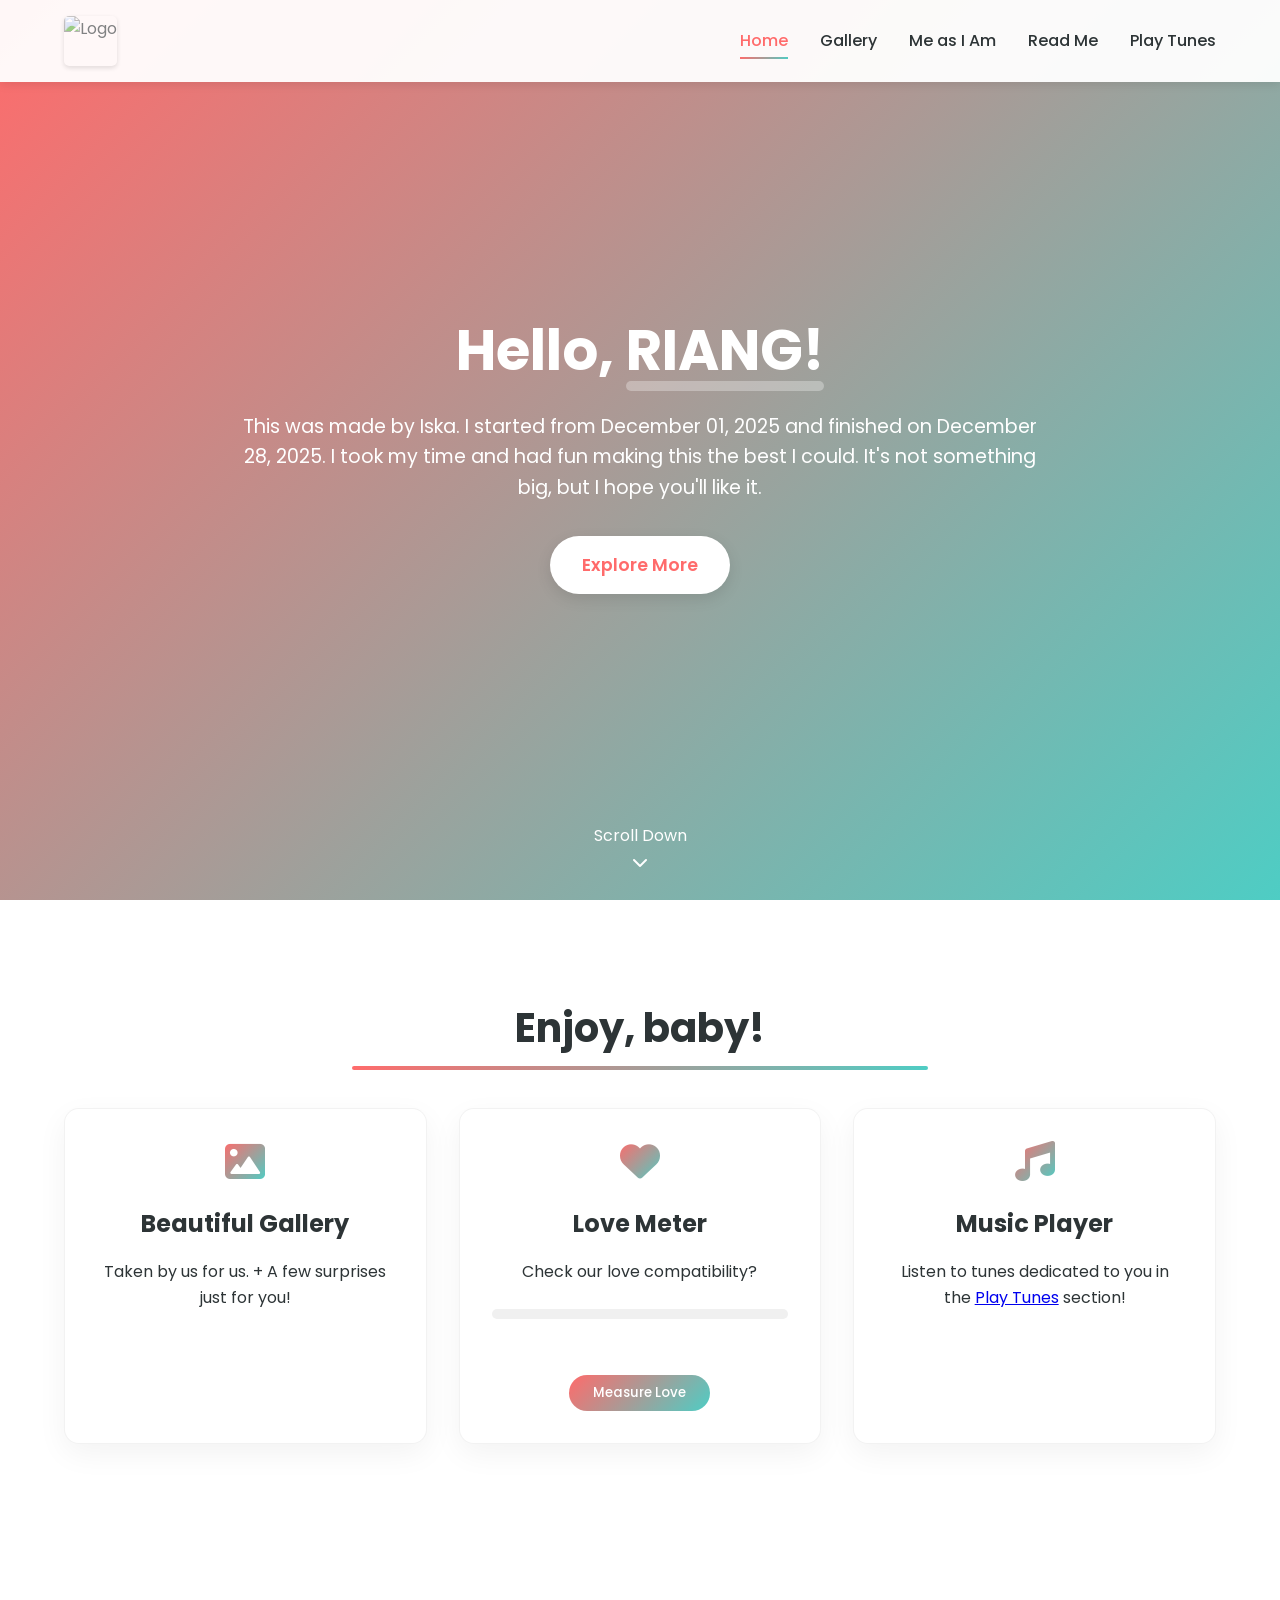
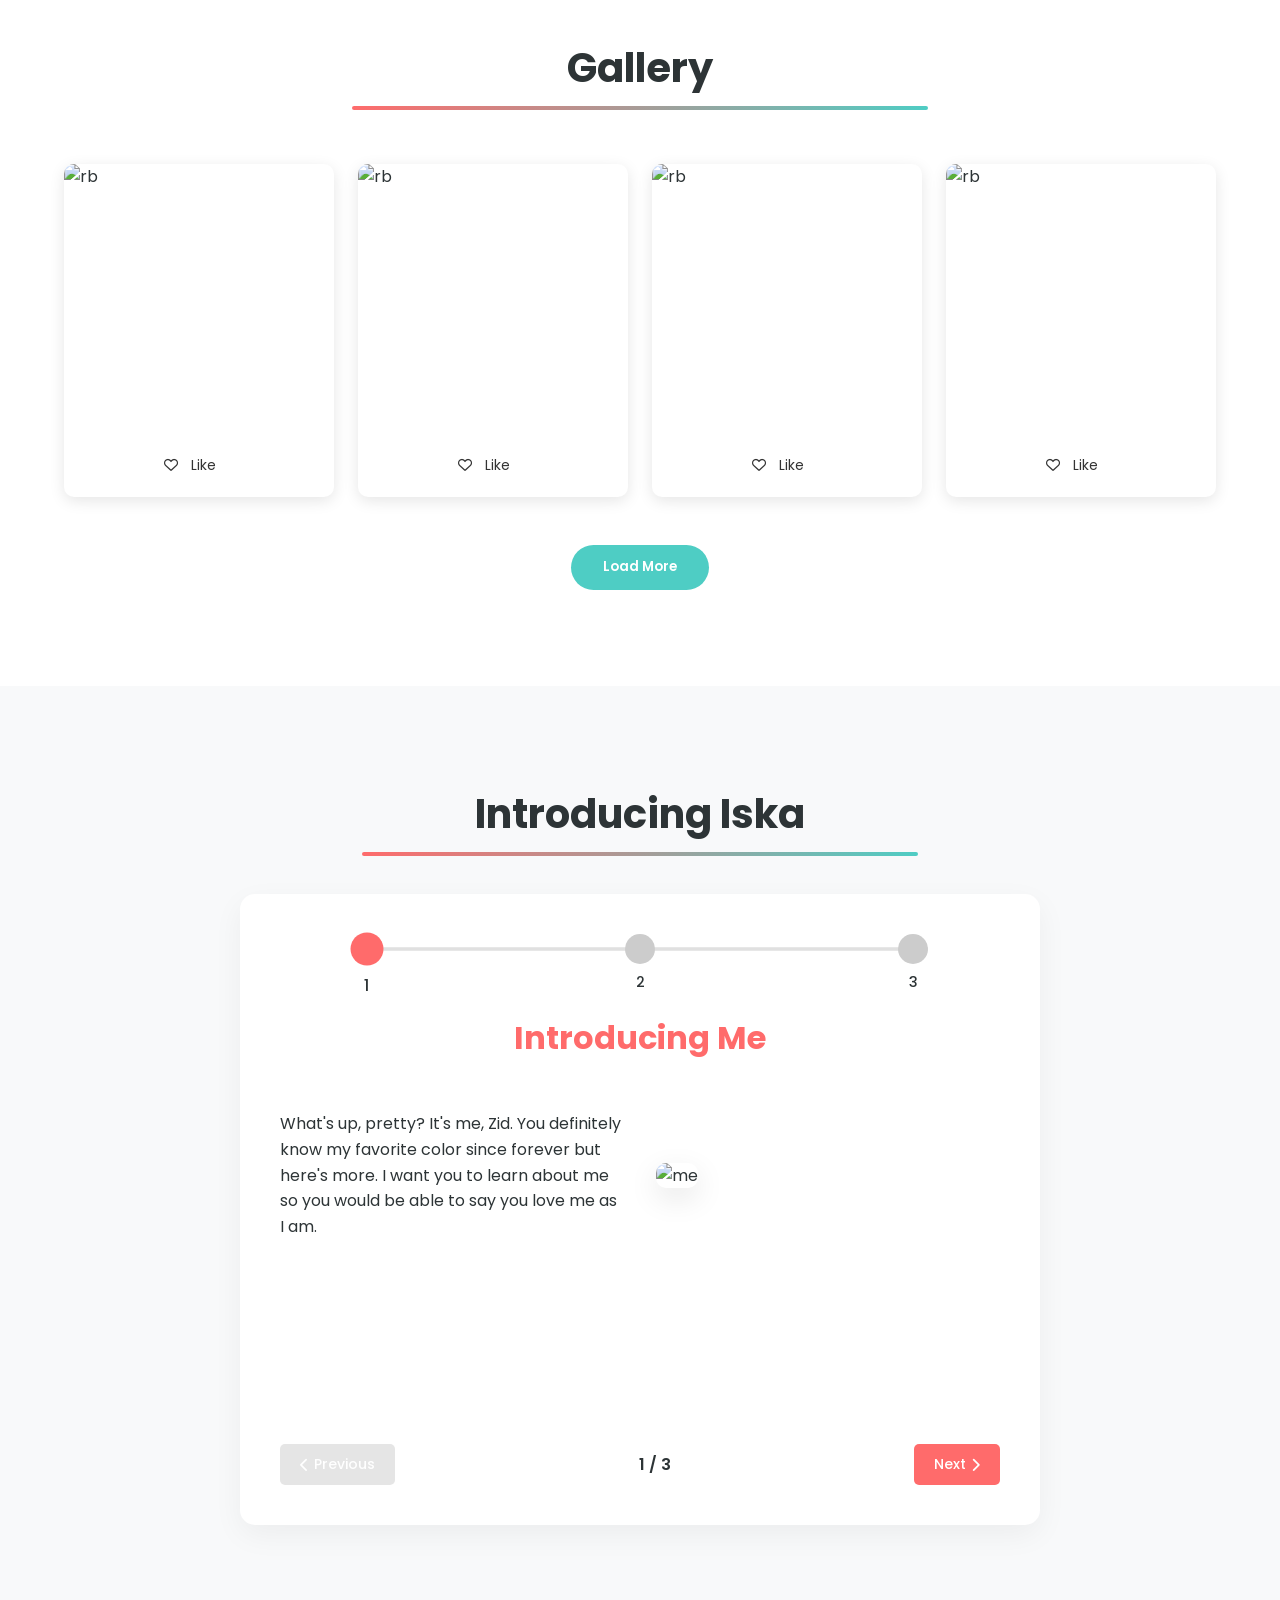
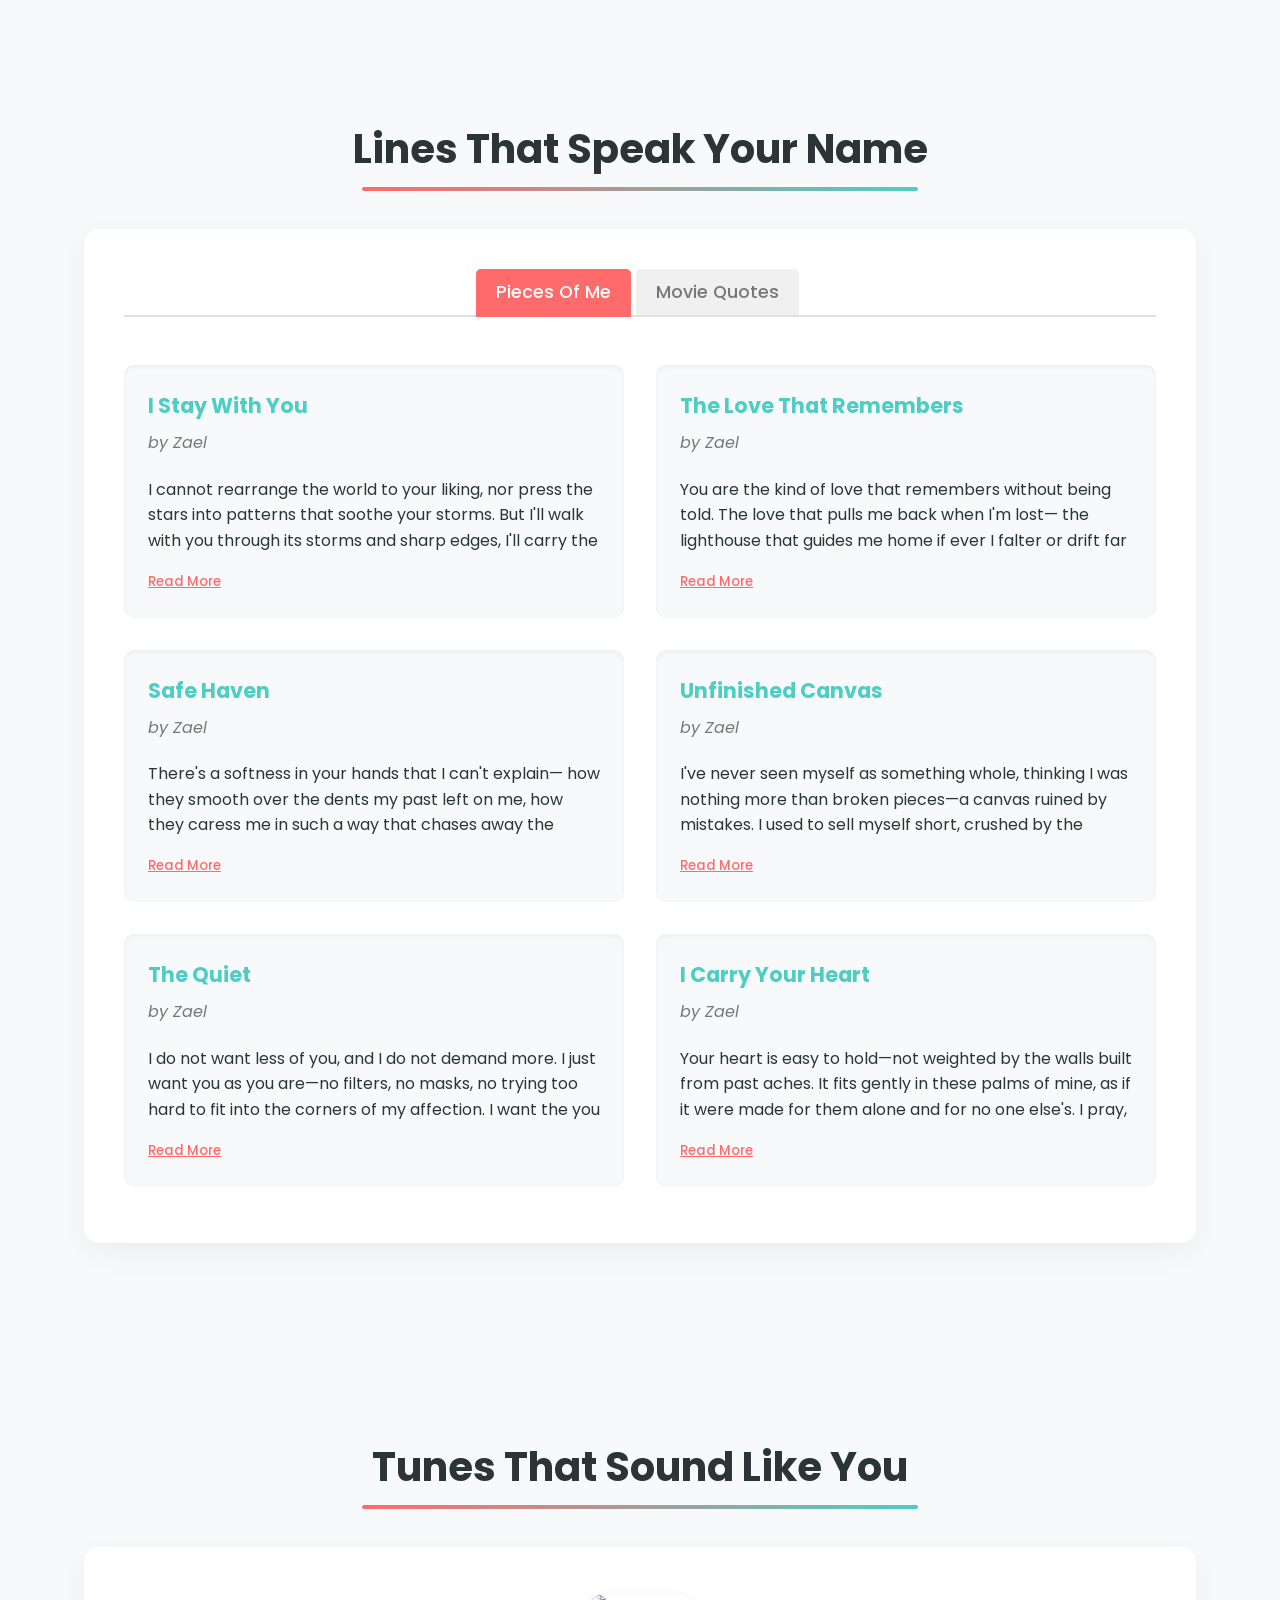
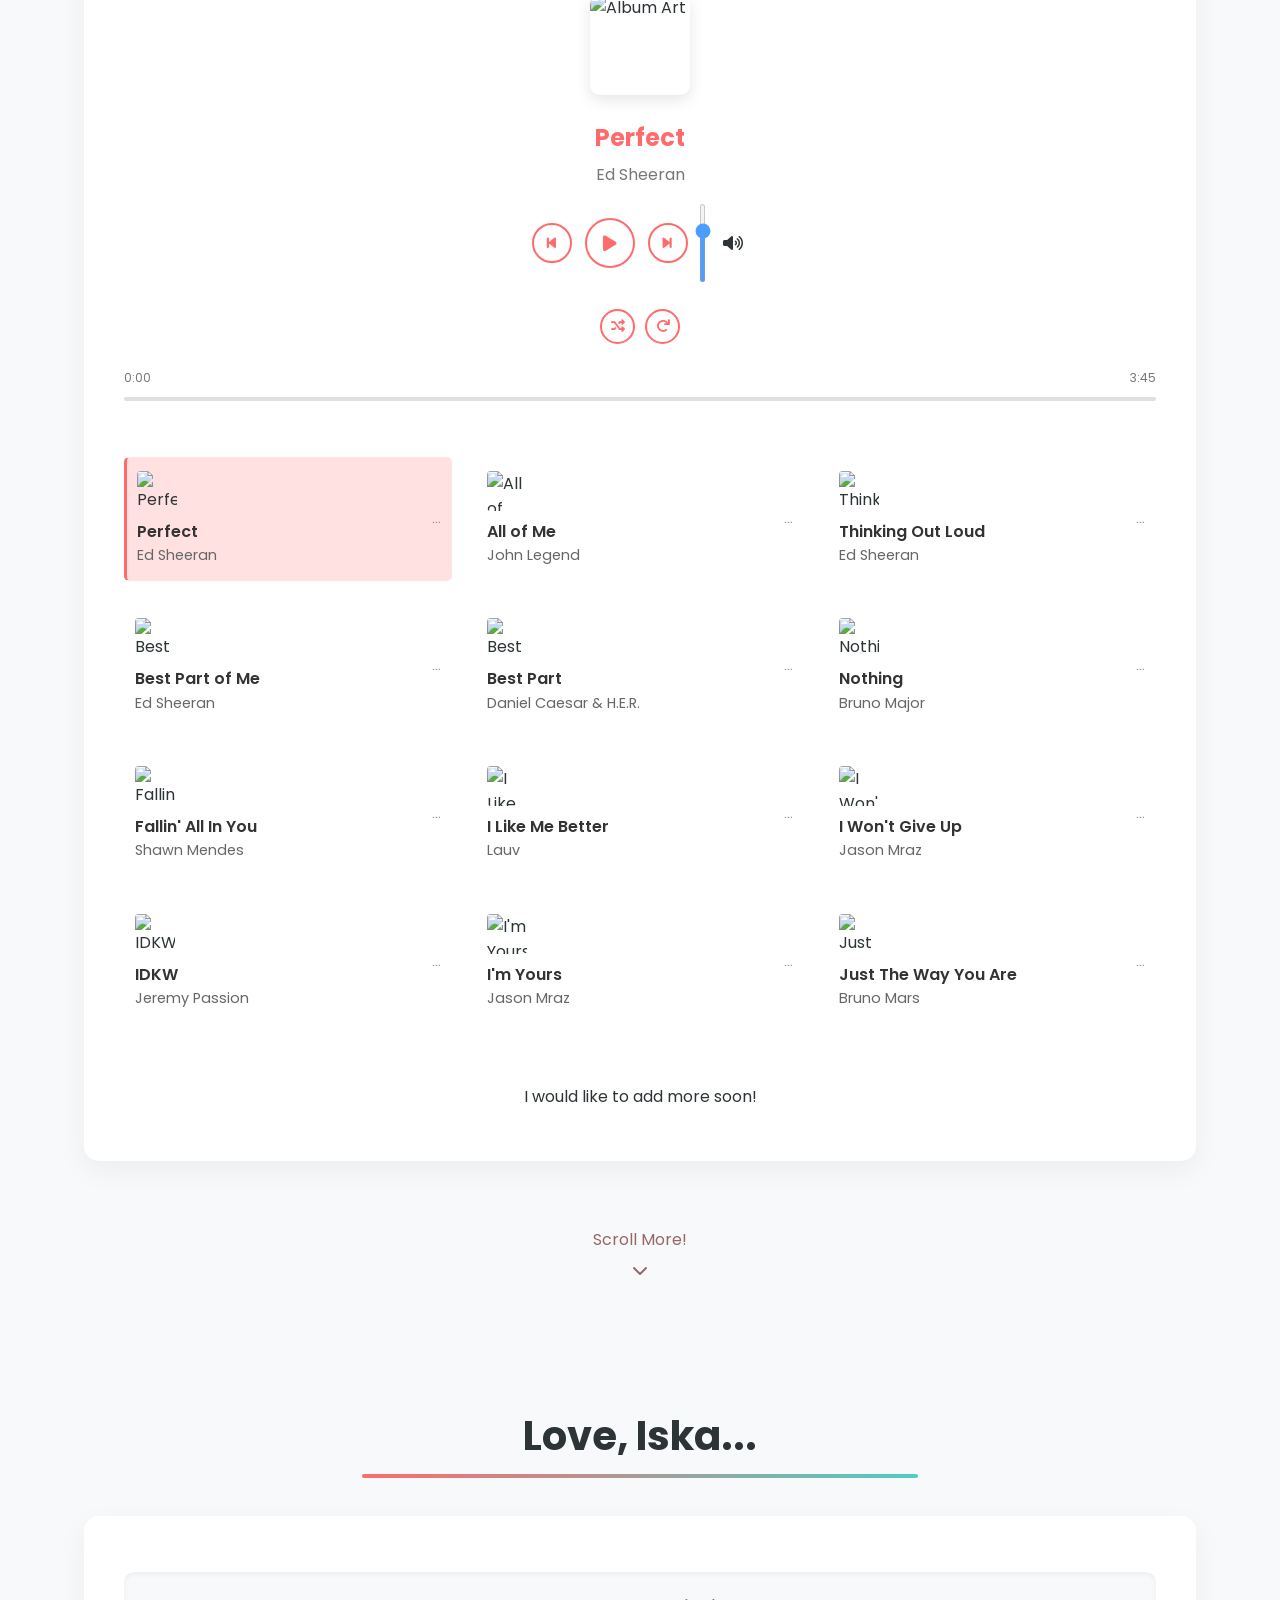
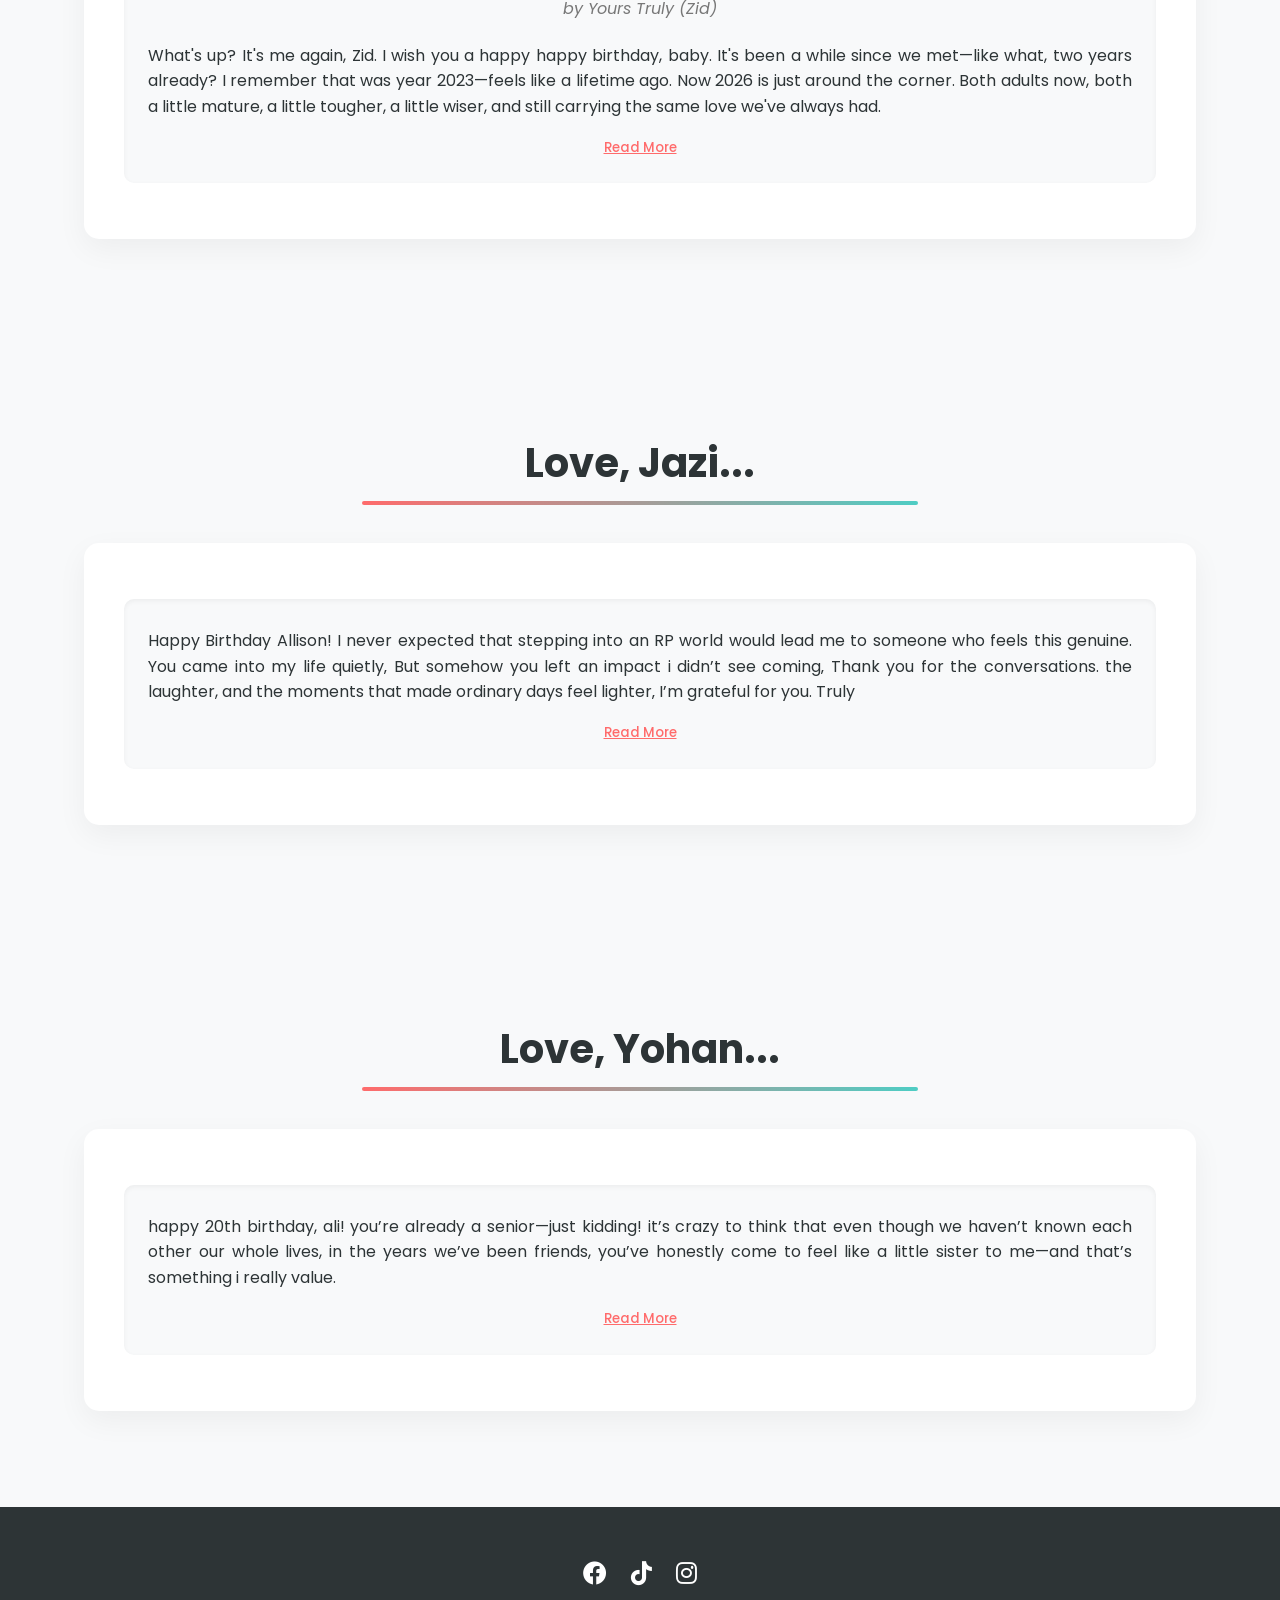
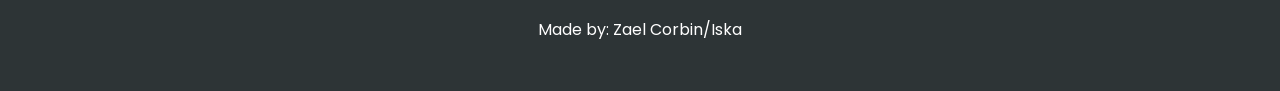
==== index.html @ 32b21248 "Add files via upload" ====
<!DOCTYPE html>
<html lang="en">
<head>
    <meta charset="UTF-8">
    <meta name="viewport" content="width=device-width, initial-scale=1.0">
    <title>FOR RIANG</title>
    <link rel="stylesheet" href="https://cdnjs.cloudflare.com/ajax/libs/font-awesome/6.0.0-beta3/css/all.min.css">
    <link href="https://fonts.googleapis.com/css2?family=Poppins:wght@300;400;500;600;700&display=swap" rel="stylesheet">
    <link rel="stylesheet" href="./styles.css">
</head>
<body>
    <nav class="navbar">
        <div class="logo"><img src="./images/zr.jpg" alt="Logo" class="logo-img"></div>
        <div class="nav-links">
            <a href="#home" class="active">Home</a>
            <a href="#gallery">Gallery</a>
            <a href="#meet">Me as I Am</a>
            <a href="#lines">Read Me</a>
            <a href="#tunes">Play Tunes</a>
        </div>
        <div class="hamburger">
            <div class="bar"></div>
            <div class="bar"></div>
            <div class="bar"></div>
        </div>
    </nav>

    <section id="home" class="hero">
        <div class="hero-content">
            <h1>Hello, <span class="highlight">RIANG!</span></h1>
            <p>This was made by Iska. I started from December 01, 2025 and finished on December 28, 2025. I took my time and had fun making this the best I could. It's not something big, but I hope you'll like it.</p>
            <button class="cta-button" id="exploreBtn">Explore More</button>
        </div>
        <div class="scroll-down">
            <span>Scroll Down</span>
            <i class="fas fa-chevron-down"></i>
        </div>
    </section>

    <section id="features" class="features">
        <h2>Enjoy, baby!</h2>
        <div class="cards-container">
            <div class="card">
                <i class="fas fa-image"></i>
                <h3>Beautiful Gallery</h3>
                <p>Taken by us for us. + A few surprises just for you!</p>
            </div>
            <div class="card">
                <i class="fas fa-heart"></i>
                <h3>Love Meter</h3>
                <p>Check our love compatibility?</p>
                <div class="love-meter">
                    <div class="love-fill"></div>
                </div>
                <button class="love-btn">Measure Love</button>
            </div>
            <div class="card">
                <i class="fas fa-music"></i>
                <h3>Music Player</h3>
                <p>Listen to tunes dedicated to you in the <a href="#tunes">Play Tunes</a> section!</p>
            </div>
        </div>
    </section>

    <section id="gallery" class="gallery-section">
        <h2>Gallery</h2>
        <div class="gallery-grid">
            <div class="gallery-item" data-category="together">
                <div class="gallery-image-container">
                    <img src="./images/pc6.jpg" alt="rb" loading="lazy">
                    <div class="gallery-overlay"></div>
                </div>
                <button class="gallery-like"><i class="far fa-heart"></i> <span>Like</span></button>
            </div>
            <div class="gallery-item" data-category="adventures">
                <div class="gallery-image-container">
                    <img src="./images/pc7.jpg" alt="rb" loading="lazy">
                    <div class="gallery-overlay"></div>
                </div>
                <button class="gallery-like"><i class="far fa-heart"></i> <span>Like</span></button>
            </div>
            <div class="gallery-item" data-category="special">
                <div class="gallery-image-container">
                    <img src="./images/pc8.jpg" alt="rb" loading="lazy">
                    <div class="gallery-overlay"></div>
                </div>
                <button class="gallery-like"><i class="far fa-heart"></i> <span>Like</span></button>
            </div>
            <div class="gallery-item" data-category="special">
                <div class="gallery-image-container">
                    <img src="./images/pc9.jpg" alt="rb" loading="lazy">
                    <div class="gallery-overlay"></div>
                </div>
                <button class="gallery-like"><i class="far fa-heart"></i> <span>Like</span></button>
            </div>
        </div>
        <div class="gallery-load-more">
            <button id="loadMoreBtn">Load More</button>
        </div>
    </section>

    <section id="meet" class="content-section">
        <div class="container">
            <h2>Introducing Iska</h2>
            <div class="content-box story-container">
                <div class="story-progress">
                    <div class="progress-step active" data-step="1"></div>
                    <div class="progress-connector"></div>
                    <div class="progress-step" data-step="2"></div>
                    <div class="progress-connector"></div>
                    <div class="progress-step" data-step="3"></div>
                </div>
                
                <div class="story-content">
                    <div class="story-slide active" data-slide="1">
                        <h3>Introducing Me</h3>
                        <div class="story-text">
                            What's up, pretty? It's me, Zid. You definitely know my favorite color since forever but here's more. I want you to learn about me so you would be able to say you love me as I am.
                        </div>
                        <div class="story-image">
                            <img src="./images/iska1.jpg" alt="me" loading="lazy">
                        </div>
                    </div>
                    
                    <div class="story-slide" data-slide="2">
                        <h3>Long Ass Name</h3>
                        <div class="story-text">
                            <p>My full name is Francheska Patricia DG. Pati Cruz. Also known as Iska, Patchi, Pat, Pati, and Cheska. Quite a number of nicknames? Yeah. I was born on August 31, 2005, just exactly the date I told you. I love drawing, you know, just the usual thing I do. I also love singing though I'm not too good at it most of the time. I was an achiever, always called as the "brain" of every group of friends I've been in. I was admired and hated at the same time (but it never shook me at all, not even once.).</p>
                        </div>
                        <div class="story-image">
                            <img src="./images/iska0.jpg" alt="First date" loading="lazy">
                        </div>
                    </div>
                    
                    <div class="story-slide" data-slide="3">
                        <h3>The Me</h3>
                        <div class="story-text">
                            <p>I like it when my egg is cooked sunny side up, a little saltier than the way you cook eggs (probably). My favorite dish is Kare-Kare. I love sweets, I have a sweet tooth. I like being alone. I love coffee! So much that I developed caffeine addiction HAHAHA. I like my feet peeking out of the blanket everytime I sleep, plus a pillow in my arms to accompany me in my dreams. I think of you a lot, it makes my head throb. I like flowers, my favorite are orchids. I like it when the moon looks like a toenail (crescent). I like my bathwater warm. I love spice, but I also hate it because it affects my hearing. I love anime, my favorite is My Hero Academia. I like it when you call me pogi, or compliment me, even for things as simple as telling me I'm good right after I eat my lunch and dinner. I like talking to you a lot, the thought alone it soothes me.</p>
                            <br><p>I think that's all(?) Ask me about anything, anything at all. I'll answer you each time, baby.</p>
                        </div>
                        <div class="story-image">
                            <img src="./images/iska3.jpg" alt="me" loading="lazy">
                        </div>
                    </div>
                </div>
                
                <div class="story-controls">
                    <button class="story-nav prev-btn" disabled><i class="fas fa-chevron-left"></i> Previous</button>
                    <div class="pagination">
                        <span class="current-slide">1</span> / <span class="total-slides">3</span>
                    </div>
                    <button class="story-nav next-btn">Next <i class="fas fa-chevron-right"></i></button>
                </div>
            </div>
        </div>
    </section>

    <section id="lines" class="content-section alt-bg">
        <div class="container">
            <h2>Lines That Speak Your Name</h2>
            <div class="content-box love-lines-container">
                <div class="tabs">
                    <button class="tab-btn active" data-tab="poetry">Pieces Of Me</button>
                    <button class="tab-btn" data-tab="movies">Movie Quotes</button>
                </div>
                
                <div class="tab-content">
                    <div class="tab-pane active" id="poetry">
                        <div class="poem-container">
                            <div class="poem">
                                <h3>I Stay With You</h3>
                                <p class="poem-author">by Zael</p>
                                <div class="poem-lines">
                                    <p>I cannot rearrange the world to your liking, nor press the stars into patterns that soothe your storms. But I'll walk with you through its storms and sharp edges, I'll carry the silence when words are too much, offer you a moment— a small space of quiet breath where the chaos holds still and the weight of things becomes lighter, and where the wildflowers grow back through the Earth's cracks. Let me hold your hand through it all, and I will stay with you through every fall.</p>
                                </div>
                                <button class="read-more">Read More</button>
                            </div>
                            
                            <div class="poem">
                                <h3>The Love That Remembers</h3>
                                <p class="poem-author">by Zael</p>
                                <div class="poem-lines">
                                    <p>You are the kind of love that remembers without being told. The love that pulls me back when I'm lost— the lighthouse that guides me home if ever I falter or drift far away, and the shelter I seek when the world won't conform.
You are the kind of love that doesn't need to be asked. You know when to speak and when to just sit with me in silence. You show up. You stay. You see every version of me that I sometimes forget exists. And somehow, you know it all— what I was, what I am, what I need— without making me feel like a test to be passed, but like a book you want to learn and love— a story you're eager to read.
<br><br>You are the kind of love that knows— the remembering that makes me whole.</p>
                                </div>
                                <button class="read-more">Read More</button>
                            </div>

                            <div class="poem">
                                <h3>Safe Haven</h3>
                                <p class="poem-author">by Zael</p>
                                <div class="poem-lines">
                                    <p>There's a softness in your hands that I can't explain— how they smooth over the dents my past left on me, how they caress me in such a way that chases away the worry that's gnawing at me from within. You took my hand, pulled me close, and held me with gentleness and warmth— like a balm to my hurting soul, like a soft whisper that said: "Don't let go. You're safe here."
<br><br>I've been held before, but I didn't know this is how it feels— to be held by hands as gentle as the ones I always tried to give— to be looked at and seen through eyes that reflect the same affection as mine. It feels familiar yet new all at once— like coming home to a place I've been, but never realized I needed.  
<br><br>With you, there was never any pressure to heal faster or speak louder. You made it safe to simply be— like a presence that says "Take your time. I see you, and it's okay." With you, I found comfort— the peace I didn't know I was missing. Not the one that comes from being alone, but the one that comes from being truly loved— held, seen, and known.</p>
                                </div>
                                <button class="read-more">Read More</button>
                            </div>
            
                            <div class="poem">
                                <h3>Unfinished Canvas</h3>
                                <p class="poem-author">by Zael</p>
                                <div class="poem-lines">
                                    <p>I've never seen myself as something whole, thinking I was nothing more than broken pieces—a canvas ruined by mistakes. I used to sell myself short, crushed by the hollow weight of being "just" and "almost enough". Yet still, you linger. You trace the broken lines others call flaws with your painted fingertips, naming them beautiful. You see art in everything—like an artist who sees meaning in the overlooked, light seeping through a door left ajar, and even in a worn, secondhand heart like mine.
<br><br>You carry the gift of seeing what is into what could be—like brushstrokes waiting to fill the void and empty spaces. And so, though weathered, cracked, and imperfect, you've shown me that even I could still be worth holding—an unfinished canvas, but no less a work of art.</p>
                                </div>
                                <button class="read-more">Read More</button>
                            </div>

                            <div class="poem">
                                <h3>The Quiet</h3>
                                <p class="poem-author">by Zael</p>
                                <div class="poem-lines">
                                    <p>I do not want less of you, and I do not demand more. I just want you as you are—no filters, no masks, no trying too hard to fit into the corners of my affection. I want the you who forgets about things sometimes, who gets motherly when I'm being childish, who sometimes is uncertain and indecisive, but always warm in the way you reach for me.
<br>From your presence, I seek the comfort I give just as much—a balance, a breathing rhythm
that hums between two hearts that beats for one another. With you, love does not have to be larger than life; it lives quietly even in the infinitesimally small gestures, like scribbling your name in my palm, so that even if I close my hand, I'd carry your heart with me in the ink pressed into the lines of my skin. Or writing little love notes in the back of my notebook that I would never let you read—tiny reminders that love doesn't always have to shout to be heard. 
<br>And when time pulls at us, as it always will, I will still trace your name in my palm—along the lines of fate where it may have been washed off, and in empty spaces, hoping you feel it somehow—the whisper of a love that never asked to be more than it already was.</p>
                                </div>
                                <button class="read-more">Read More</button>
                            </div>

                            <div class="poem">
                                <h3>I Carry Your Heart</h3>
                                <p class="poem-author">by Zael</p>
                                <div class="poem-lines">
                                    <p>Your heart is easy to hold—not weighted by the walls built from past aches. It fits gently in these palms of mine, as if it were made for them alone and for no one else's. I pray, in the most selfish way, that only I get to hold it like this, that it's only me you'll ever trust with it.
<br><br>I'll unlearn how to let go. So if ever your love trembles, let it find its way back to me. For I'll be here—arms wide open, heart steady—ready to face forever's cruelty with you, to embrace and choose you all over again.</p>
                                </div>
                                <button class="read-more">Read More</button>
                            </div>
                        </div>
                    </div>
                    
                    <div class="tab-pane" id="movies">
                        <div class="quote-slider">
                            <div class="quote active">
                                <blockquote>
                                    “I love you more than coffee. And I really love coffee.”
                                    <footer>- Someone Great</footer>
                                </blockquote>
                            </div>
                            <div class="quote">
                                <blockquote>
                                     "When you realize you want to spend the rest of your life with somebody, you want the rest of your life to start as soon as possible."
                                    <footer>- When Harry Met Sally</footer>
                                </blockquote>
                            </div>
                            <div class="quote">
                                <blockquote>
                                    "You had me at hello."
                                    <footer>- Jerry Maguire</footer>
                                </blockquote>
                            </div>
                            <div class="quote">
                                <blockquote>
                                    “I’ll never let go.”
                                    <footer>- Titanic</footer>
                                </blockquote>
                            </div>
                            <div class="quote">
                                <blockquote>
                                     “Frankly, my dear, I don’t give a damn—because I love you.”
                                    <footer>- Gone With the Wind</footer>
                                </blockquote>
                            </div>
                            <div class="quote">
                                <blockquote>
                                    “To me, you are perfect.” 
                                    <footer>- Love Actually</footer>
                                </blockquote>
                            </div>
                            <div class="quote">
                                <blockquote>
                                    “I want all of you, forever, you and me, every day.”
                                    <footer>- The Notebook</footer>
                                </blockquote>
                            </div>
                            <div class="quote">
                                <blockquote>
                                    “I’m yours, heart and soul.”
                                    <footer>- Sense and Sensibility</footer>
                                </blockquote>
                            </div>
                            <div class="quote">
                                <blockquote>
                                    “I would rather share one lifetime with you than face all the ages of this world alone.” 
                                    <footer>- LOTR: Fellowship of the Ring</footer>
                                </blockquote>
                            </div>
                            <div class="quote">
                                <blockquote>
                                    “You are my greatest adventure.”
                                    <footer>- The Incredibles</footer>
                                </blockquote>
                            </div>
                            <div class="quote">
                                <blockquote>
                                    “You’re everything I never knew I always wanted.”
                                    <footer>- Fools Rush In</footer>
                                </blockquote>
                            </div>
                            <div class="quote">
                                <blockquote>
                                    “I just want to be the one who makes you smile.”
                                    <footer>- Dear John</footer>
                                </blockquote>
                            </div>
                            <div class="quote">
                                <blockquote>
                                     “I love you. That’s the beginning and end of everything.”
                                    <footer>- The Great Gatsby</footer>
                                </blockquote>
                            </div>
                            <div class="quote">
                                <blockquote>
                                    “You have bewitched me, body and soul.”
                                    <footer>- Pride & Prejudice</footer>
                                </blockquote>
                            </div>
                            <div class="quote">
                                <blockquote>
                                    “You hold my heart in ways I never thought possible.”
                                    <footer>- The Lucky One</footer>
                                </blockquote>
                            </div>
                            <div class="quote-controls">
                                <button class="quote-prev"><i class="fas fa-chevron-left"></i></button>
                                <div class="quote-dots">
                                    <span class="dot active" data-slide="0"></span>
                                    <span class="dot" data-slide="1"></span>
                                    <span class="dot" data-slide="2"></span>
                                </div>
                                <button class="quote-next"><i class="fas fa-chevron-right"></i></button>
                            </div>
                        </div>
                    </div>
                </div>
            </div>
        </div>
    </section>

    <section id="tunes" class="content-section">
        <div class="container">
            <h2>Tunes That Sound Like You</h2>
            <div class="content-box music-player-container">
                <div class="music-player-wrapper">
                    <div class="now-playing">
                        <div class="album-art">
                            <img src="https://source.unsplash.com/random/300x300/?album,cover,love" alt="Album Art" id="albumArt">
                        </div>
                        <div class="track-info">
                            <h3 id="trackTitle">Perfect</h3>
                            <p id="artistName">Ed Sheeran</p>
                            <div class="track-controls">
                                <button class="control-btn" id="prevBtn"><i class="fas fa-step-backward"></i></button>
                                <button class="play-btn" id="playPauseBtn"><i class="fas fa-play"></i></button>
                                <button class="control-btn" id="nextBtn"><i class="fas fa-step-forward"></i></button>
                                <button class="volume-btn" id="muteBtn"><i class="fas fa-volume-up"></i></button>
                                <input type="range" id="volumeControl" min="0" max="1" step="0.1" value="0.7">
                            </div><br>
                            <div class="track-controls" style="display: flex; justify-content: center; align-items: center; gap: 10px;">
                                <button style="font-size: 14px; padding: 6px 10px; height: 35px; width: 35px;" class="action-btn" id="shuffleBtn" title="Shuffle"><i class="fas fa-random"></i></button>
                                <button style="font-size: 14px; padding: 6px 10px; height: 35px; width: 35px;" class="action-btn" id="repeatBtn" title="Repeat"><i class="fas fa-redo"></i></button>
                            </div>
                        </div>
                    </div>
                    
                    <div class="progress-container">
                        <div class="time">
                            <span id="currentTime">0:00</span>
                            <span id="duration">3:45</span>
                        </div>
                        <div class="progress-bar">
                            <div class="progress" id="progressBar"></div>
                        </div>
                    </div>
                    
                    <div class="playlist-container">
                        <div class="playlist" id="playlist">
                            <!-- Songs will be dynamically inserted here -->
                        </div>
                    </div>
                </div><br><br>

                <p style="text-align: center;">I would like to add more soon!</p><br><br>
                
                <audio id="audioPlayer"></audio>
            </div>
        </div><br><br>
        <div>
            <div class="scroll-down2">
                <span>Scroll More!</span>
                <i class="fas fa-chevron-down"></i>
            </div>
        </div>
    </section>


    <section id="lines" class="content-section alt-bg">
        <div class="container">
            <h2>Love, Iska...</h2>
            <div class="content-box love-lines-container">
                <div class="tab-content">
                    <div class="tab-pane active" id="poetry">
                        <div style="display: flex; justify-content: center;" class="poem-container">
                            <div style="text-align: center;" class="poem">
                                <p class="poem-author">by Yours Truly (Zid)</p>
                                <div class="poem-lines" style="text-align: justify;">
                                    <p>What's up? It's me again, Zid.

I wish you a happy happy birthday, baby. It's been a while since we met—like what, two years already? I remember that was year 2023—feels like a lifetime ago. Now 2026 is just around the corner. Both adults now, both a little mature, a little tougher, a little wiser, and still carrying the same love we've always had.

<br><br>I just want you to know that I’m soooo so proud of how far you’ve come. Life hasn’t been easy, I know, but you’re still standing, still glowing in your own way. I hope today you feel how special you are—not just because it’s your birthday, but because you truly deserve all the love this world can give.

<br><br>Time changed a lot of things, but it never changed what you mean to me. There are days when I catch myself thinking about you—scratch that, I think of you every damn day, it never misses a second. Funny how distance can stretch the years, yet one memory can bring everything back in an instant. I still remember us five, me, you, Jaz, Yohan, and Dani. It was light and happy, a friendship with no pressure at all, just laughs, a little bit of bullying, and some sharing a bit of us. 

<br><br>You've always been there, quiet, but still letting me, us, know that you're there. Would things be different if we weren't reunited with Jaz's effort? Would us still be the "us" today? There is not a day I didn't thank Jaz for pulling us all back one by one, filling in the seats in our friendship we had left once. 

<br><br>And I thank you for giving us a chance even though I was kind of an unintentional asshole back then. I was numb— too dense to notice you. But I'm glad we didn't stop—you didn't stop, THEY didn't stop. It would be a huge regret missing a chance on someone as amazing as you are. 

<br><br>Thank you for every memories we shared and the ones we are yet to make. I love you with everything I have—with every fiber of my being. More than anything. More than anime. More than coffee. More than cars. More than Jennie Kim.

<br><br>On your birthday, I just hope you’re genuinely happy. I hope life is being kinder to you, and that you’re chasing the dreams you used to talk about. You deserve a love that feels safe, a peace that feels earned, and a joy that stays. I will always be here, maybe sometimes quiet, but here, with you. Always.</p>
                                </div>
                                <button class="read-more">Read More</button>
                            </div>
                        </div>
                    </div>
                </div>
            </div>
        </div>
    </section>

        <section id="lines" class="content-section alt-bg">
        <div class="container">
            <h2>Love, Jazi...</h2>
            <div class="content-box love-lines-container">
                <div class="tab-content">
                    <div class="tab-pane active" id="poetry">
                        <div style="display: flex; justify-content: center;" class="poem-container">
                            <div style="text-align: center;" class="poem">
                                <div class="poem-lines" style="text-align: justify;">
                                    <p>Happy Birthday Allison!
I never expected that stepping into an RP world would lead me to someone who feels this genuine. You came into my life quietly‚  But somehow you left an impact i didn’t see coming‚  Thank you for the conversations. the laughter, and the moments that made ordinary days feel lighter‚  I’m grateful for you. Truly
<br><br>As you step into this new chapter, I hope you know how much your presence and existence has been appreciated‚ You have a way of making things feel calm and sincere‚  and that’s something rare. I’m really grateful i got to meet you, and I hope this year brings you happiness‚ growth. and everything kind and whatever is done by only me is your doing, my darling)</p>
                                </div>
                                <button class="read-more">Read More</button>
                            </div>
                        </div>
                    </div>
                </div>
            </div>
        </div>
    </section>

        <section id="lines" class="content-section alt-bg">
        <div class="container">
            <h2>Love, Yohan...</h2>
            <div class="content-box love-lines-container">
                <div class="tab-content">
                    <div class="tab-pane active" id="poetry">
                        <div style="display: flex; justify-content: center;" class="poem-container">
                            <div style="text-align: center;" class="poem">
                                <div class="poem-lines" style="text-align: justify;">
                                    <p>happy 20th birthday, ali! you’re already a senior—just kidding! it’s crazy to think that even though we haven’t known each other our whole lives, in the years we’ve been friends, you’ve honestly come to feel like a little sister to me—and that’s something i really value. 

<br><br>i want to especially thank you for being there the last time i needed someone to talk to. thank you for listening to my rants, giving me space to let things out, and making me feel heard without judgment. it meant more to me than you probably realize. not everyone knows how to show up like that, and i’m genuinely grateful that you did. 

<br><br>turning 20 is such an important stage—so much learning, unlearning, healing, and growing happens at this age. may this coming year bring you clarity, strength, and peace. i hope you keep choosing what’s good for you, protecting your heart, and trusting yourself more, even on days when things feel uncertain. 

<br><br>i also wish nothing but the best for you and zid. may what you have continue to grow in a healthy way—full of understanding, respect, and support. whatever it is that you’re building together, i hope it bring you happiness and help you both grow into even better versions of yourselves. 

<br><br>thank you for being part of my life—for the conversations, the laughs, and even the quiet moments. just know that i’m always rooting for you and wishing you well, no matter where life takes you. 

<br><br>enjoy your birthday, ali. eat your favorite food, laugh a lot, take photos, and celebrate yourself the way you deserve. here’s to 20—new lessons, new memories, and so many good things ahead. happy birthday, our dear ali!!</p>
                                </div>
                                <button class="read-more">Read More</button>
                            </div>
                        </div>
                    </div>
                </div>
            </div>
        </div>
    </section>

    <footer>
        <div class="footer-content">
            <div class="social-links">
                <a href="https://www.facebook.com/zeepogi"><i class="fab fa-facebook"></i></a>
                <a href="https://www.tiktok.com/@zyxcen_"><i class="fab fa-tiktok"></i></a>
                <a href="https://www.instagram.com/baeby_z/"><i class="fab fa-instagram"></i></a>
            </div>
            <p>Made by: Zael Corbin/Iska</p>
        </div>
    </footer>

    <button id="backToTop" class="back-to-top">
        <i class="fas fa-arrow-up"></i>
    </button>

    <script src="./app.js"></script>
</body>
</html>
---- styles.css ----
/* Modern CSS Reset */
:root {
    --primary-color: #ff6b6b;
    --secondary-color: #4ecdc4;
    --dark-color: #2d3436;
    --light-color: #f8f9fa;
    --gradient: linear-gradient(135deg, var(--primary-color), var(--secondary-color));
}

* {
    margin: 0;
    padding: 0;
    box-sizing: border-box;
}

body {
    font-family: 'Poppins', sans-serif;
    line-height: 1.6;
    color: var(--dark-color);
    background-color: var(--light-color);
    overflow-x: hidden;
}

/* Navigation */
.navbar {
    position: fixed;
    top: 0;
    width: 100%;
    display: flex;
    justify-content: space-between;
    align-items: center;
    padding: 1rem 5%;
    background: rgba(255, 255, 255, 0.95);
    box-shadow: 0 2px 10px rgba(0, 0, 0, 0.1);
    z-index: 1000;
    transition: all 0.3s ease;
}

.navbar.scrolled {
    padding: 0.5rem 5%;
    background: rgba(255, 255, 255, 0.98);
    box-shadow: 0 5px 20px rgba(0, 0, 0, 0.1);
}

.logo {
    display: flex;
    align-items: center;
    height: 100%;
}

.logo-img {
    height: 50px;
    width: auto;
    border-radius: 10%;
    border: transparent;
    box-shadow: 0 2px 5px rgba(0, 0, 0, 0.2);
    opacity: 60%;
}

.nav-links {
    display: flex;
    gap: 2rem;
}

.nav-links a {
    text-decoration: none;
    color: var(--dark-color);
    font-weight: 500;
    position: relative;
    transition: color 0.3s ease;
}

.nav-links a::after {
    content: '';
    position: absolute;
    width: 0;
    height: 2px;
    bottom: -5px;
    left: 0;
    background: var(--gradient);
    transition: width 0.3s ease;
}

.nav-links a:hover,
.nav-links a.active {
    color: var(--primary-color);
}

.nav-links a:hover::after,
.nav-links a.active::after {
    width: 100%;
}

.hamburger {
    display: none;
    cursor: pointer;
}

.bar {
    display: block;
    width: 25px;
    height: 3px;
    margin: 5px auto;
    background-color: var(--dark-color);
    transition: all 0.3s ease-in-out;
}

/* Hero Section */
.hero {
    height: 100vh;
    display: flex;
    flex-direction: column;
    justify-content: center;
    align-items: center;
    text-align: center;
    padding: 0 1rem;
    background: var(--gradient);
    color: white;
    position: relative;
    overflow: hidden;
}

.hero::before {
    content: '';
    position: absolute;
    width: 100%;
    height: 100%;
    background: url('https://source.unsplash.com/random/1920x1080/?love') center/cover;
    opacity: 0.1;
    z-index: 1;
}

.hero-content {
    position: relative;
    z-index: 2;
    max-width: 800px;
    margin: 0 auto;
}

.hero h1 {
    font-size: 3.5rem;
    margin-bottom: 1rem;
    animation: fadeInUp 1s ease;
}

.hero p {
    font-size: 1.2rem;
    margin-bottom: 2rem;
    animation: fadeInUp 1s ease 0.2s both;
}

.highlight {
    color: #fff;
    position: relative;
    display: inline-block;
}

.highlight::after {
    content: '';
    position: absolute;
    bottom: 5px;
    left: 0;
    width: 100%;
    height: 10px;
    background: rgba(255, 255, 255, 0.3);
    z-index: -1;
    border-radius: 5px;
}

.cta-button {
    padding: 1rem 2rem;
    font-size: 1.1rem;
    background: white;
    color: var(--primary-color);
    border: none;
    border-radius: 50px;
    cursor: pointer;
    transition: all 0.3s ease;
    font-weight: 600;
    box-shadow: 0 5px 15px rgba(0, 0, 0, 0.1);
    animation: fadeInUp 1s ease 0.4s both;
}

.cta-button:hover {
    transform: translateY(-3px);
    box-shadow: 0 15px 30px rgba(0, 0, 0, 0.2);
}

.scroll-down {
    position: absolute;
    bottom: 30px;
    left: 50%;
    transform: translateX(-50%);
    display: flex;
    flex-direction: column;
    align-items: center;
    color: white;
    text-decoration: none;
    animation: bounce 2s infinite;
}

.scroll-down i {
    margin-top: 5px;
}


.scroll-down2 {
    position: absolute;
    bottom: 30px;
    left: 50%;
    transform: translateX(-50%);
    display: flex;
    flex-direction: column;
    align-items: center;
    color: rgb(150, 103, 103);
    text-decoration: none;
    animation: bounce 2s infinite;
}

.scroll-down2 i {
    margin-top: 10px;
}

/* Features Section */
.features {
    padding: 6rem 5%;
    background-color: white;
}

/* Section Headings */
.features h2,
.content-section h2,
.gallery-section h2,
#love-lines h2,
#music h2 {
    text-align: center;
    font-size: 2.5rem;
    margin: 0 auto 3rem;
    display: block;
    width: 100%;
    position: relative;
    padding: 0 20px;
}

.features h2::after,
.content-section h2::after,
.gallery-section h2::after {
    content: '';
    position: absolute;
    width: 50%;
    height: 4px;
    background: var(--gradient);
    bottom: -10px;
    left: 25%;
    border-radius: 2px;
}

.cards-container {
    display: grid;
    grid-template-columns: repeat(auto-fit, minmax(300px, 1fr));
    gap: 2rem;
    margin-top: 2rem;
}

.card {
    background: white;
    border-radius: 15px;
    padding: 2rem;
    text-align: center;
    box-shadow: 0 10px 30px rgba(0, 0, 0, 0.05);
    transition: transform 0.3s ease, box-shadow 0.3s ease;
    border: 1px solid rgba(0, 0, 0, 0.05);
}

.card:hover {
    transform: translateY(-10px);
    box-shadow: 0 15px 40px rgba(0, 0, 0, 0.1);
}

.card i {
    font-size: 2.5rem;
    margin-bottom: 1.5rem;
    background: var(--gradient);
    -webkit-background-clip: text;
    background-clip: text;
    -webkit-text-fill-color: transparent;
    color: transparent;
}

.card h3 {
    font-size: 1.5rem;
    margin-bottom: 1rem;
    color: var(--dark-color);
}

/* Love Meter */
.love-meter {
    width: 100%;
    height: 10px;
    background: #f0f0f0;
    border-radius: 5px;
    margin: 1.5rem 0 0.5rem;
    overflow: hidden;
    position: relative;
}

.love-meter-text {
    text-align: center;
    font-size: 1.2rem;
    font-weight: 600;
    color: var(--primary-color);
    margin-bottom: 0.5rem;
    height: 1.5rem;
}

.love-fill {
    height: 100%;
    width: 0;
    background: linear-gradient(90deg, #ff6b6b, #ff8e8e);
    transition: width 1s ease-in-out;
}

.love-fill.animate {
    animation: pulse 1s ease-in-out;
}

@keyframes pulse {
    0% { transform: scaleX(1); }
    50% { transform: scaleX(1.02); }
    100% { transform: scaleX(1); }
}

.love-btn {
    background: var(--gradient);
    color: white;
    border: none;
    padding: 0.5rem 1.5rem;
    border-radius: 50px;
    cursor: pointer;
    font-weight: 500;
    margin-top: 1rem;
    transition: transform 0.3s ease, box-shadow 0.3s ease;
}

.love-btn:hover {
    transform: translateY(-2px);
    box-shadow: 0 5px 15px rgba(0, 0, 0, 0.1);
}

/* Content Sections */
.content-section {
    padding: 6rem 5%;
    position: relative;
    overflow: hidden;
}

.content-section.alt-bg {
    background-color: #f8f9fa;
}

.container {
    max-width: 1200px;
    margin: 0 auto;
    padding: 0 20px;
}

.content-box {
    background: white;
    border-radius: 15px;
    padding: 2.5rem;
    box-shadow: 0 10px 30px rgba(0, 0, 0, 0.05);
    margin-top: 2rem;
    position: relative;
    z-index: 1;
}

/* --- Gallery Section --- */
.gallery-section {
    padding: 6rem 5%;
    background: white;
    position: relative;
}

.gallery-controls {
    text-align: center;
    margin-bottom: 2rem;
}

.filter-btn {
    background: #e0e0e0;
    color: var(--dark-color);
    border: none;
    padding: 0.5rem 1rem;
    margin: 0 0.5rem;
    border-radius: 50px;
    cursor: pointer;
    transition: all 0.3s ease;
    font-weight: 500;
}

.filter-btn.active {
    background: var(--primary-color);
    color: white;
    box-shadow: 0 5px 15px rgba(255, 107, 107, 0.3);
}

.gallery-grid {
    display: grid;
    grid-template-columns: repeat(auto-fill, minmax(250px, 1fr));
    gap: 1.5rem;
    padding: 1rem 0;
}

.gallery-item {
    position: relative;
    border-radius: 10px;
    overflow: hidden;
    cursor: pointer;
    transition: transform 0.3s ease;
    background: white;
    box-shadow: 0 4px 15px rgba(0, 0, 0, 0.1);
    display: flex;
    flex-direction: column;
}

.gallery-image-container {
    position: relative;
    width: 100%;
    padding-top: 100%; /* 1:1 Aspect Ratio */
    overflow: hidden;
}

.gallery-image-container img {
    position: absolute;
    top: 0;
    left: 0;
    width: 100%; 
    height: 100%;
    object-fit: cover;
    transition: transform 0.5s ease;
}

.gallery-overlay {
    position: absolute;
    top: 0;
    left: 0;
    width: 100%;
    height: 100%;
    background: rgba(0, 0, 0, 0.5);
    color: white;
    display: flex;
    flex-direction: column;
    justify-content: center;
    align-items: center;
    opacity: 0;
    transition: opacity 0.3s ease;
    padding: 1rem;
    text-align: center;
}

.gallery-item:hover {
    transform: translateY(-5px);
}

.gallery-item:hover img {
    transform: scale(1.05);
}

.gallery-item:hover .gallery-overlay {
    opacity: 1;
}

.gallery-caption {
    font-size: 1.2rem;
    font-weight: 600;
    margin-bottom: 0.3rem;
    text-shadow: 0 2px 4px rgba(0, 0, 0, 0.3);
}

.gallery-date {
    font-size: 0.8rem;
    margin-bottom: 0.5rem;
    opacity: 0.9;
    text-shadow: 0 1px 2px rgba(0, 0, 0, 0.3);
}

.gallery-like {
    background: var(--primary-color);
    border: none;
    color: white;
    padding: 0.5rem 1rem;
    border-radius: 4px;
    cursor: pointer;
    transition: all 0.3s ease;
    font-size: 0.9rem;
    margin: 0.8rem auto;
    display: block;
    width: auto;
    min-width: 100px;
    text-align: center;
}

.gallery-like:hover {
    background: var(--secondary-color);
    transform: translateY(-2px);
    box-shadow: 0 2px 8px rgba(0, 0, 0, 0.2);
}

.gallery-like i {
    margin-right: 0.5rem;
}

.gallery-like .fas {
    color: white;
}

/* Make sure the like button is visible on mobile */
@media (max-width: 768px) {
    .gallery-like {
        padding: 0.4rem 0.8rem;
        font-size: 0.8rem;
    }
    
    .gallery-caption {
        font-size: 1rem;
    }
    
    .gallery-date {
        font-size: 0.7rem;
    }
}

.gallery-load-more {
    text-align: center;
    margin-top: 2rem;
}

.gallery-load-more button {
    background: var(--secondary-color);
    color: white;
    border: none;
    padding: 0.8rem 2rem;
    border-radius: 50px;
    cursor: pointer;
    font-weight: 600;
    transition: all 0.3s ease;
}

.gallery-load-more button:hover {
    background: var(--primary-color);
    box-shadow: 0 5px 15px rgba(255, 107, 107, 0.3);
}

/* --- How We Met Story Container --- */
.story-container {
    max-width: 800px;
    margin: 0 auto;
}

.story-progress {
    display: flex;
    justify-content: space-between;
    align-items: center;
    margin-bottom: 3rem;
    position: relative;
    padding: 0 10%;
}

.progress-connector {
    flex-grow: 1;
    height: 3px;
    background: #e0e0e0;
    position: absolute;
    top: 50%;
    transform: translateY(-50%);
    z-index: 0;
    width: 80%;
    left: 10%;
}

.progress-step {
    width: 30px;
    height: 30px;
    border-radius: 50%;
    background: #ccc;
    color: white;
    display: flex;
    justify-content: center;
    align-items: center;
    font-size: 0.8rem;
    font-weight: 600;
    cursor: pointer;
    position: relative;
    z-index: 1;
    transition: background 0.3s ease, transform 0.3s ease;
}

.progress-step::after {
    content: attr(data-step);
    position: absolute;
    bottom: -30px;
    font-size: 0.9rem;
    color: var(--dark-color);
    font-weight: 500;
}

.progress-step.active {
    background: var(--primary-color);
    transform: scale(1.1);
}

.progress-step.completed {
    background: var(--secondary-color);
}

.story-content {
    min-height: 400px; /* Ensure space for content */
}

.story-slide {
    display: none;
    transition: opacity 0.5s ease;
}

.story-slide.active {
    display: grid;
    grid-template-columns: 1fr 1fr;
    gap: 2rem;
    align-items: center;
    animation: fadeIn 0.5s ease;
}

.story-slide h3 {
    font-size: 2rem;
    margin-bottom: 1rem;
    color: var(--primary-color);
    grid-column: 1 / -1;
    text-align: center;
}

.story-image img {
    width: 100%;
    height: auto;
    border-radius: 10px;
    box-shadow: 0 10px 30px rgba(0, 0, 0, 0.1);
}

.story-controls {
    display: flex;
    justify-content: space-between;
    align-items: center;
    margin-top: 2rem;
}

.story-nav {
    background: var(--gradient);
    color: white;
    border: none;
    padding: 0.7rem 1.5rem;
    border-radius: 50px;
    cursor: pointer;
    font-weight: 500;
    transition: all 0.3s ease;
}

.story-nav:disabled {
    opacity: 0.5;
    cursor: not-allowed;
    transform: none;
    box-shadow: none;
}

.story-nav:hover:not(:disabled) {
    transform: translateY(-2px);
    box-shadow: 0 5px 15px rgba(0, 0, 0, 0.1);
}

.pagination {
    font-weight: 600;
    color: var(--dark-color);
}

/* --- Love Lines Tabs --- */
.tabs {
    display: flex;
    justify-content: center;
    margin-bottom: 2rem;
    border-bottom: 2px solid #e0e0e0;
}

.tab-btn {
    background: none;
    border: none;
    padding: 0.8rem 1.5rem;
    font-size: 1.1rem;
    cursor: pointer;
    color: #777;
    font-weight: 500;
    position: relative;
    transition: color 0.3s ease;
}

.tab-btn:hover {
    color: var(--dark-color);
}

.tab-btn.active {
    color: var(--primary-color);
}

.tab-btn.active::after {
    content: '';
    position: absolute;
    bottom: -2px;
    left: 0;
    width: 100%;
    height: 2px;
    background: var(--primary-color);
}

.tab-pane {
    display: none;
    padding: 1rem 0;
    animation: fadeIn 0.5s ease;
}

.tab-pane.active {
    display: block;
}

/* Poetry styles */
.poem-container {
    display: grid;
    grid-template-columns: 1fr 1fr;
    gap: 2rem;
}

.poem {
    background: #f8f9fa;
    padding: 1.5rem;
    border-radius: 10px;
    box-shadow: inset 0 2px 5px rgba(0, 0, 0, 0.05);
}

.poem h3 {
    font-size: 1.3rem;
    color: var(--secondary-color);
    margin-bottom: 0.5rem;
}

.poem-author {
    font-style: italic;
    color: #777;
    margin-bottom: 1rem;
}

.poem-lines {
    max-height: 5em; /* Initial height for lines */
    overflow: hidden;
    transition: max-height 0.5s ease-out;
    margin-bottom: 1rem;
}

.poem-lines p {
    margin: 0.3rem 0;
}

.read-more {
    background: none;
    border: none;
    color: var(--primary-color);
    cursor: pointer;
    font-weight: 500;
    text-decoration: underline;
}

/* Quote slider styles */
.quote-slider {
    position: relative;
    max-width: 600px;
    margin: 0 auto;
    text-align: center;
}

.quote {
    display: none;
    padding: 2rem;
    background: white;
    border-radius: 15px;
    box-shadow: 0 5px 20px rgba(0, 0, 0, 0.05);
}

.quote.active {
    display: block;
    background-color: #f5f0f0;
}

.quote blockquote {
    font-size: 1.2rem;
    font-style: italic;
    color: var(--dark-color);
    margin-bottom: 1rem;
    line-height: 1.5;
}

.quote footer {
    font-size: 0.9rem;
    color: var(--primary-color);
    font-weight: 600;
}

.quote-controls {
    display: flex;
    justify-content: center;
    align-items: center;
    margin-top: 1.5rem;
}

.quote-prev, .quote-next {
    background: #e0e0e0;
    color: var(--dark-color);
    border: none;
    width: 30px;
    height: 30px;
    border-radius: 50%;
    display: flex;
    justify-content: center;
    align-items: center;
    cursor: pointer;
    transition: background 0.3s ease;
}

.quote-prev:hover, .quote-next:hover {
    background: var(--secondary-color);
    color: white;
}

.quote-dots {
    display: flex;
    gap: 0.5rem;
    margin: 0 1rem;
}

.dot {
    width: 8px;
    height: 8px;
    border-radius: 50%;
    background: #ccc;
    cursor: pointer;
    transition: background 0.3s ease;
}

.dot.active {
    background: var(--primary-color);
}

/* Message board styles */
.message-board {
    display: grid;
    grid-template-rows: auto 1fr;
    gap: 1.5rem;
}

.message-input {
    background: #f8f9fa;
    padding: 1rem;
    border-radius: 10px;
    box-shadow: 0 2px 10px rgba(0, 0, 0, 0.05);
}

.message-input textarea {
    width: 100%;
    min-height: 100px;
    border: 1px solid #e0e0e0;
    border-radius: 5px;
    padding: 0.8rem;
    font-family: inherit;
    font-size: 1rem;
    resize: vertical;
    margin-bottom: 1rem;
}

.send-message {
    background: var(--primary-color);
    color: white;
    border: none;
    padding: 0.5rem 1.5rem;
    border-radius: 50px;
    cursor: pointer;
    font-weight: 500;
    transition: all 0.3s ease;
    float: right;
}

.send-message:hover {
    background: var(--secondary-color);
}

.messages {
    max-height: 300px;
    overflow-y: auto;
    padding-right: 10px;
    display: flex;
    flex-direction: column-reverse; /* To show newest at the top */
}

.message {
    background: #fff;
    padding: 1rem;
    border-radius: 10px;
    margin-bottom: 1rem;
    box-shadow: 0 2px 10px rgba(0, 0, 0, 0.05);
}

.message-content p {
    margin: 0 0 0.5rem 0;
}

.message-time {
    font-size: 0.8rem;
    color: #999;
    display: block;
    text-align: right;
}

/* Music Player Container - Make it wider on larger screens */
.music-player-container {
    max-width: 1400px;
    margin: 0 auto;
    padding: 0 40px;
    width: 100%;
}

/* Playlist container adjustments */
.playlist-container {
    max-height: 600px;
    overflow-y: auto;
    margin: 2rem 0 0;
    padding: 0.5rem 0;
    width: 100%;
}

/* Adjust grid layout for different screen sizes */
.playlist {
    display: grid;
    grid-template-columns: repeat(auto-fill, minmax(300px, 1fr));
    gap: 1.5rem;
    padding: 1rem 0;
    width: 100%;
}

/* Larger desktop screens */
@media (min-width: 1400px) {
    .playlist {
        grid-template-columns: repeat(auto-fill, minmax(320px, 1fr));
    }
    
    .music-player-container {
        max-width: 1600px;
        padding: 0 60px;
    }
}

/* Tablet and smaller desktop */
@media (max-width: 1399px) and (min-width: 1024px) {
    .playlist {
        grid-template-columns: repeat(auto-fill, minmax(280px, 1fr));
    }
}

/* Small tablets */
@media (max-width: 991px) {
    .playlist {
        grid-template-columns: repeat(2, 1fr);
    }
}

/* Mobile */
@media (max-width: 767px) {
    .playlist {
        grid-template-columns: 1fr;
    }
    
    .playlist-container {
        margin-left: -15px;
        margin-right: -15px;
        width: calc(100% + 30px);
    }
}

/* Adjust the player controls to be centered and take full width */
.music-player-wrapper {
    max-width: 100%;
    margin: 0 auto;
}

/* Make the progress bar span full width */
.progress-container {
    width: 100%;
    max-width: 100%;
    padding: 0;
}

.now-playing {
    display: flex;
    align-items: center;
    gap: 1.5rem;
    margin-bottom: 1.5rem;
    flex-direction: column;
}

.album-art {
    width: 100px;
    height: 100px;
    flex-shrink: 0;
    border-radius: 10px;
    overflow: hidden;
    box-shadow: 0 5px 15px rgba(0, 0, 0, 0.1);
    margin-top: 3rem;
}

.album-art img {
    width: 100%;
    height: 100%;
    object-fit: cover;
}

.track-info {
    flex-grow: 1;
    transform: scaleY(-6px);
}

.track-info h3 {
    font-size: 1.5rem;
    margin-bottom: 0.3rem;
    color: var(--primary-color);
    text-align: center;
}

.track-info p {
    font-size: 1rem;
    color: #777;
    margin-bottom: 1rem;
    text-align: center;
}

.track-controls {
    display: flex;
    align-items: center;
    gap: 0.8rem;
    justify-content: center;
}

.control-btn, .play-btn {
    background: var(--gradient);
    color: white;
    width: 40px;
    height: 40px;
    border-radius: 50%;
    border: none;
    display: flex;
    justify-content: center;
    align-items: center;
    cursor: pointer;
    transition: transform 0.3s ease, box-shadow 0.3s ease;
}

.control-btn:hover, .play-btn:hover {
    transform: scale(1.1);
    box-shadow: 0 5px 15px rgba(0, 0, 0, 0.1);
}

.play-btn {
    width: 50px;
    height: 50px;
    font-size: 1.2rem;
}

.volume-controls {
    display: flex;
    flex-direction: column;
    align-items: center;
    gap: 10px;
    margin-left: 0.5rem;
}

.volume-btn {
    background: none;
    color: var(--dark-color);
    width: 30px;
    height: 30px;
    font-size: 1rem;
    cursor: pointer;
    order: 2; /* This will place the button below the slider */
}

#volumeControl {
    -webkit-appearance: slider-vertical;
    appearance: slider-vertical;
    width: 5px;
    height: 80px;
    background: #e0e0e0;
    border-radius: 5px;
    outline: none;
    opacity: 0.7;
    transition: opacity .2s;
    order: 1; /* This will place the slider above the button */
}

#volumeControl::-webkit-slider-thumb {
    -webkit-appearance: none;
    appearance: none;
    width: 15px;
    height: 15px;
    border-radius: 50%;
    background: var(--primary-color);
    cursor: pointer;
}

.progress-container {
    width: 100%;
}

.progress-bar {
    width: 100%;
    height: 6px;
    background: #e0e0e0;
    border-radius: 3px;
    margin-bottom: 0.5rem;
    cursor: pointer;
    position: relative;
    overflow: hidden;
}

.progress {
    width: 0%;
    height: 100%;
    background: var(--gradient);
    border-radius: 3px;
    position: relative;
    transition: width 0.1s linear;
}

.time {
    display: flex;
    justify-content: space-between;
    font-size: 0.8rem;
    color: #777;
}

.playlist-item {
    display: flex;
    align-items: center;
    padding: 15px;
    border-radius: 8px;
    margin: 0;
    cursor: pointer;
    transition: all 0.3s ease;
    justify-content: flex-start;
    background: rgba(255, 255, 255, 0.05);
    border: 1px solid rgba(255, 255, 255, 0.1);
    height: 100%;
    box-sizing: border-box;
}

.playlist-item:hover {
    transform: translateY(-3px);
    box-shadow: 0 4px 12px rgba(0, 0, 0, 0.1);
}

.playlist-item.active {
    background: linear-gradient(135deg, rgba(255, 107, 107, 0.1), transparent);
    border-left: 3px solid var(--primary-color);
}

.playlist-item-info {
    display: flex;
    flex-direction: column;
    gap: 0.5rem;
    flex: 1;
    min-width: 0;
    padding-right: 10px;
}

.playlist-item-img-container {
    width: 80px;
    height: 80px;
    min-width: 80px;
    border-radius: 8px;
    overflow: hidden;
    margin-right: 20px;
    box-shadow: 0 4px 8px rgba(0, 0, 0, 0.1);
}

.playlist-item-img {
    width: 100%; /* Make the image fill the container */
    height: 100%; /* Make the image fill the container */
    object-fit: cover; /* Maintain aspect ratio */
    transition: transform 0.3s ease;
}

.playlist-item:hover .playlist-item-img {
    transform: scale(1.05);
}

.playlist-item-title {
    font-weight: 600;
    color: var(--dark-color);
    white-space: nowrap;
    overflow: hidden;
    text-overflow: ellipsis;
    font-size: 1rem;
    color: #333;
}

.playlist-item-artist {
    font-size: 0.9rem;
    color: #666;
    white-space: nowrap;
    overflow: hidden;
    text-overflow: ellipsis;
    font-weight: 400;
}

.playlist-item-duration {
    font-size: 0.8rem;
    color: #888;
    font-weight: 500;
    margin-left: auto;
    padding-left: 10px;
    white-space: nowrap;
}

/* Make the layout responsive */
@media (max-width: 992px) {
    .playlist {
        grid-template-columns: repeat(2, 1fr); /* 2 columns on medium screens */
    }
}

@media (max-width: 576px) {
    .playlist {
        grid-template-columns: 1fr; /* 1 column on small screens */
    }
}

/* Custom scrollbar for the playlist */
.playlist-container::-webkit-scrollbar {
    width: 6px;
}

.playlist-container::-webkit-scrollbar-track {
    background: #f1f1f1;
    border-radius: 10px;
}

.playlist-container::-webkit-scrollbar-thumb {
    background: #aaa;
    border-radius: 10px;
}

.playlist-container::-webkit-scrollbar-thumb:hover {
    background: #888;
}

.playlist-actions {
    display: flex;
    justify-content: center;
    gap: 1.5rem;
    margin-top: 1.5rem;
}

.action-btn {
    background: #e0e0e0;
    color: var(--dark-color);
    width: 40px;
    height: 40px;
    border-radius: 50%;
    border: none;
    display: flex;
    justify-content: center;
    align-items: center;
    cursor: pointer;
    transition: all 0.3s ease;
}

.action-btn:hover {
    background: var(--primary-color);
    color: white;
}

.action-btn.active {
    background: var(--primary-color);
    color: white;
    box-shadow: 0 5px 15px rgba(255, 107, 107, 0.3);
}

/* Footer */
footer {
    background: var(--dark-color);
    color: white;
    padding: 3rem 5%;
    text-align: center;
}

.footer-content {
    max-width: 1200px;
    margin: 0 auto;
}

.social-links {
    display: flex;
    justify-content: center;
    gap: 1.5rem;
    margin-bottom: 1.5rem;
}

.social-links a {
    color: white;
    font-size: 1.5rem;
    transition: color 0.3s ease;
}

.social-links a:hover {
    color: var(--primary-color);
}

/* Back to Top Button */
.back-to-top {
    position: fixed;
    bottom: 30px;
    right: 30px;
    width: 50px;
    height: 50px;
    border-radius: 50%;
    background: var(--gradient);
    color: white;
    border: none;
    cursor: pointer;
    display: flex;
    justify-content: center;
    align-items: center;
    font-size: 1.2rem;
    opacity: 0;
    visibility: hidden;
    transform: translateY(20px);
    transition: all 0.3s ease;
    z-index: 999;
    box-shadow: 0 5px 20px rgba(0, 0, 0, 0.1);
}

.back-to-top.visible {
    opacity: 1;
    visibility: visible;
    transform: translateY(0);
}

.back-to-top:hover {
    transform: translateY(-5px) scale(1.05);
}

/* Animations */
@keyframes fadeInUp {
    from {
        opacity: 0;
        transform: translateY(30px);
    }
    to {
        opacity: 1;
        transform: translateY(0);
    }
}

@keyframes fadeIn {
    from {
        opacity: 0;
    }
    to {
        opacity: 1;
    }
}

@keyframes bounce {
    0%, 20%, 50%, 80%, 100% {
        transform: translateY(0) translateX(-50%);
    }
    40% {
        transform: translateY(-20px) translateX(-50%);
    }
    60% {
        transform: translateY(-10px) translateX(-50%);
    }
}

/* Responsive Design */
@media (max-width: 992px) {
    .hero h1 {
        font-size: 2.8rem;
    }
    
    .cards-container {
        grid-template-columns: repeat(auto-fit, minmax(250px, 1fr));
    }
    
    .story-slide.active {
        grid-template-columns: 1fr;
    }
    
    .poem-container {
        grid-template-columns: 1fr;
    }
}

@media (max-width: 768px) {
    .hamburger {
        display: block;
    }
    
    .hamburger.active .bar:nth-child(2) {
        opacity: 0;
    }
    
    .hamburger.active .bar:nth-child(1) {
        transform: translateY(8px) rotate(45deg);
    }
    
    .hamburger.active .bar:nth-child(3) {
        transform: translateY(-8px) rotate(-45deg);
    }
    
    .nav-links {
        position: fixed;
        left: -100%;
        top: 70px;
        gap: 0;
        flex-direction: column;
        background-color: white;
        width: 100%;
        text-align: center;
        transition: 0.3s;
        box-shadow: 0 10px 20px rgba(0, 0, 0, 0.1);
        padding: 1rem 0;
    }
    
    .nav-links.active {
        left: 0;
    }
    
    .nav-links a {
        margin: 1rem 0;
        display: block;
    }
    
    .hero h1 {
        font-size: 2.2rem;
    }
    
    .hero p {
        font-size: 1rem;
    }
    
    .cta-button {
        padding: 0.8rem 1.5rem;
        font-size: 1rem;
    }
    
    .features h2,
    .content-section h2,
    .gallery-section h2 {
        font-size: 2rem;
    }

    .now-playing {
        flex-direction: column;
        text-align: center;
    }
    
    .track-info {
        text-align: center;
    }

    .track-controls {
        justify-content: center;
    }
}

@media (max-width: 480px) {
    .hero h1 {
        font-size: 1.8rem;
    }
    
    .cards-container {
        grid-template-columns: 1fr;
    }
    
    .gallery-grid {
        grid-template-columns: 1fr;
    }

    .story-progress {
        padding: 0 5%;
    }
}

/* Add these styles to your styles.css file */

/* Button Styles */
button {
    cursor: pointer;
    transition: all 0.3s ease;
    border: none;
    outline: none;
    font-family: 'Poppins', sans-serif;
}

button:disabled {
    opacity: 0.5;
    cursor: not-allowed;
}

/* Gallery Like Button */
.gallery-like {
    background: rgba(255, 255, 255, 0.9);
    border: none;
    padding: 8px 15px;
    border-radius: 20px;
    display: flex;
    align-items: center;
    gap: 5px;
    font-size: 14px;
    color: #333;
    transition: all 0.3s ease;
}

.gallery-like:hover {
    background: #ff6b6b;
    color: white;
}

.gallery-like i {
    transition: all 0.3s ease;
}

.gallery-like.liked i {
    color: #ff6b6b;
}

/* Tab Buttons */
.tab-btn {
    padding: 10px 20px;
    background: #f0f0f0;
    border: none;
    margin-right: 5px;
    border-radius: 5px 5px 0 0;
    font-weight: 500;
}

.tab-btn.active {
    background: #ff6b6b;
    color: white;
}

/* Story Navigation */
.story-nav {
    padding: 10px 20px;
    background: #ff6b6b;
    color: white;
    border: none;
    border-radius: 5px;
    font-size: 14px;
    display: flex;
    align-items: center;
    gap: 5px;
}

.story-nav:disabled {
    background: #ccc;
}

/* Music Player Controls */
.control-btn, .play-btn, .action-btn {
    background: none;
    border: 2px solid #ff6b6b;
    color: #ff6b6b;
    width: 40px;
    height: 40px;
    border-radius: 50%;
    display: flex;
    align-items: center;
    justify-content: center;
    font-size: 14px;
    transition: all 0.3s ease;
}

.play-btn {
    width: 50px;
    height: 50px;
    font-size: 18px;
}

.control-btn:hover, .play-btn:hover, .action-btn:hover {
    background: #ff6b6b;
    color: white;
}

.action-btn.active {
    background: #ff6b6b;
    color: white;
}

/* Volume Control */
.volume-control {
    display: flex;
    align-items: center;
    gap: 10px;
}

.volume-control input[type="range"] {
    width: 80px;
}

/* Playlist */
.playlist-item {
    display: flex;
    align-items: center;
    padding: 10px;
    border-radius: 5px;
    margin-bottom: 5px;
    cursor: pointer;
    transition: all 0.3s ease;
}

.playlist-item:hover {
    background: rgba(255, 107, 107, 0.1);
}

.playlist-item.active {
    background: rgba(255, 107, 107, 0.2);
}

.playlist-item img {
    width: 40px;
    height: 40px;
    border-radius: 4px;
    margin-right: 10px;
}

.playlist-info {
    flex: 1;
}

.playlist-info h4 {
    margin: 0;
    font-size: 14px;
    color: #333;
}

.playlist-info p {
    margin: 2px 0 0;
    font-size: 12px;
    color: #777;
}

/* Progress Bar */
.progress-container {
    width: 100%;
    margin: 20px 0;
}

.progress-bar {
    height: 4px;
    background: #e0e0e0;
    border-radius: 2px;
    cursor: pointer;
    position: relative;
    margin: 10px 0;
}

.progress {
    height: 100%;
    background: #ff6b6b;
    border-radius: 2px;
    width: 0;
    transition: width 0.1s linear;
}

.time {
    display: flex;
    justify-content: space-between;
    font-size: 12px;
    color: #777;
}

/* Responsive Adjustments */
@media (max-width: 768px) {
    .tab-btn {
        padding: 8px 12px;
        font-size: 12px;
    }
    
    .story-nav {
        padding: 8px 15px;
        font-size: 12px;
    }
    
    .control-btn, .action-btn {
        width: 35px;
        height: 35px;
        font-size: 12px;
    }
    
    .play-btn {
        width: 45px;
        height: 45px;
        font-size: 16px;
    }
}
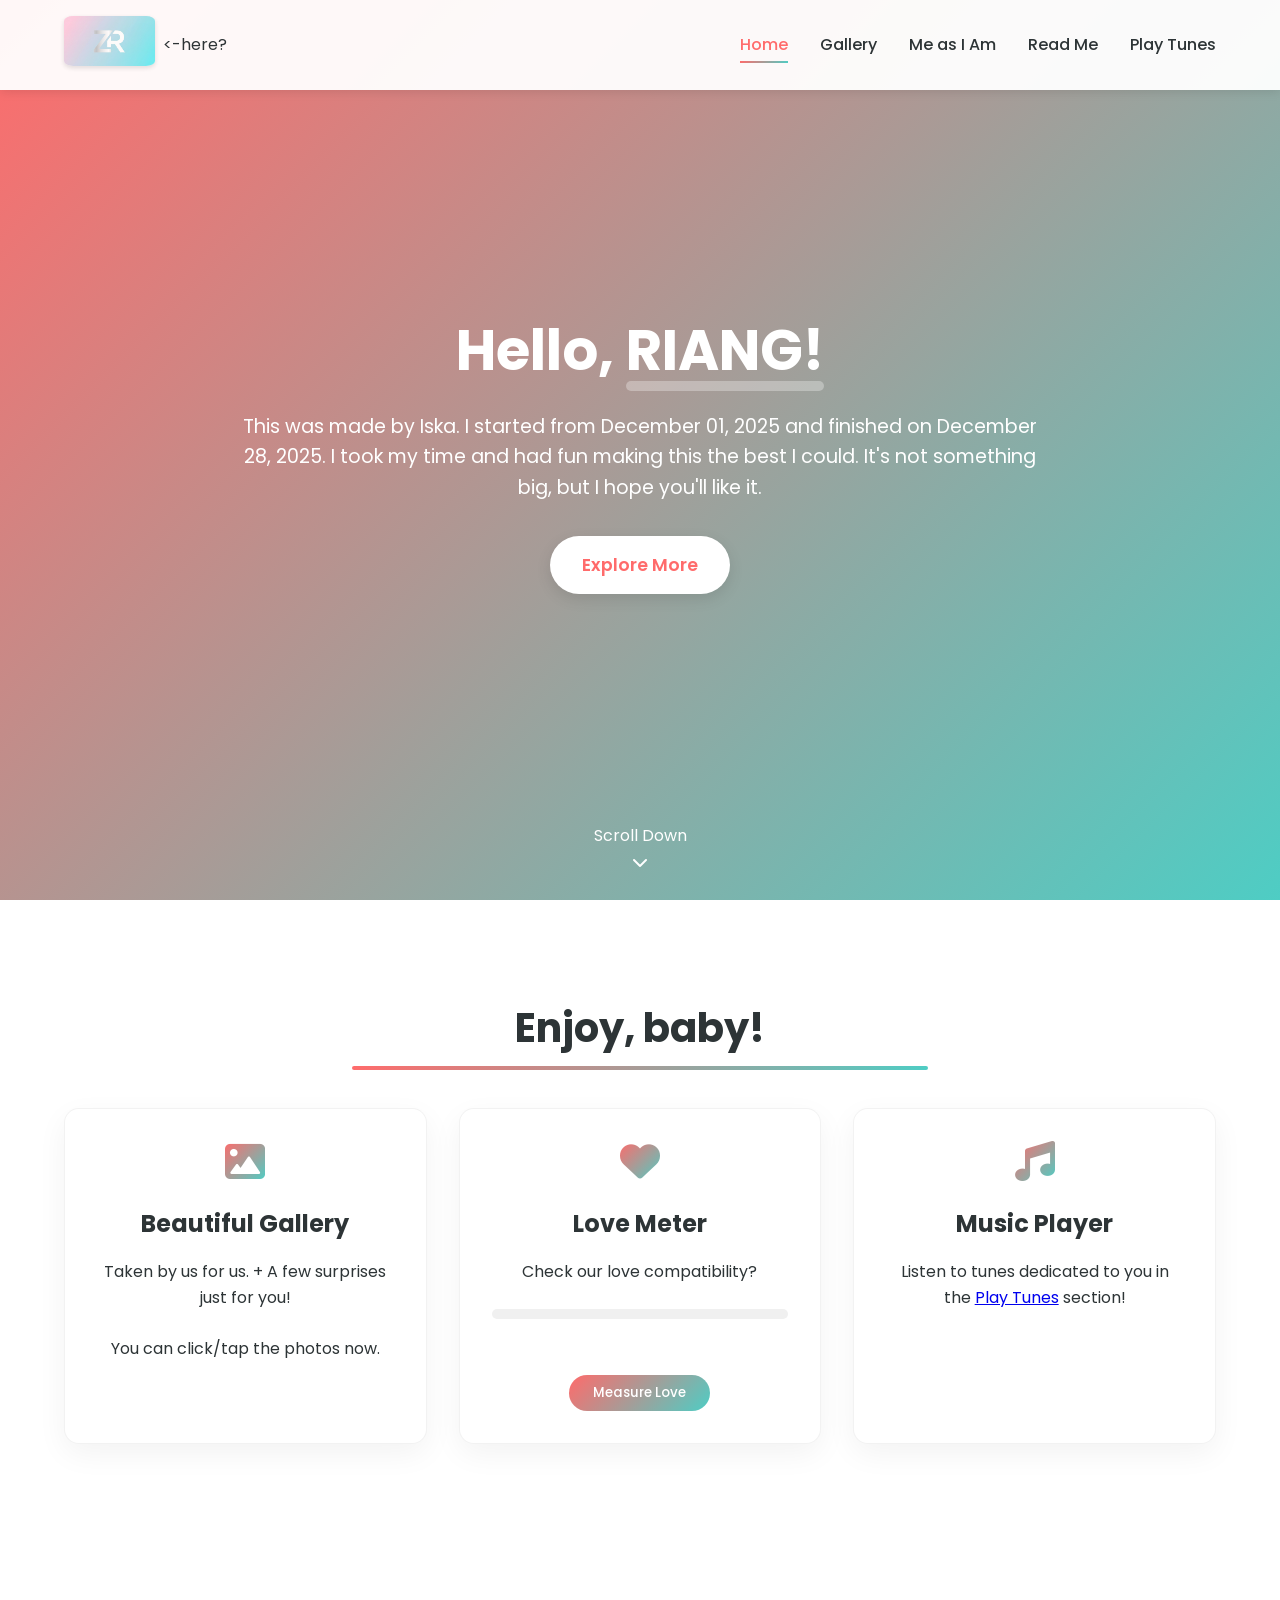
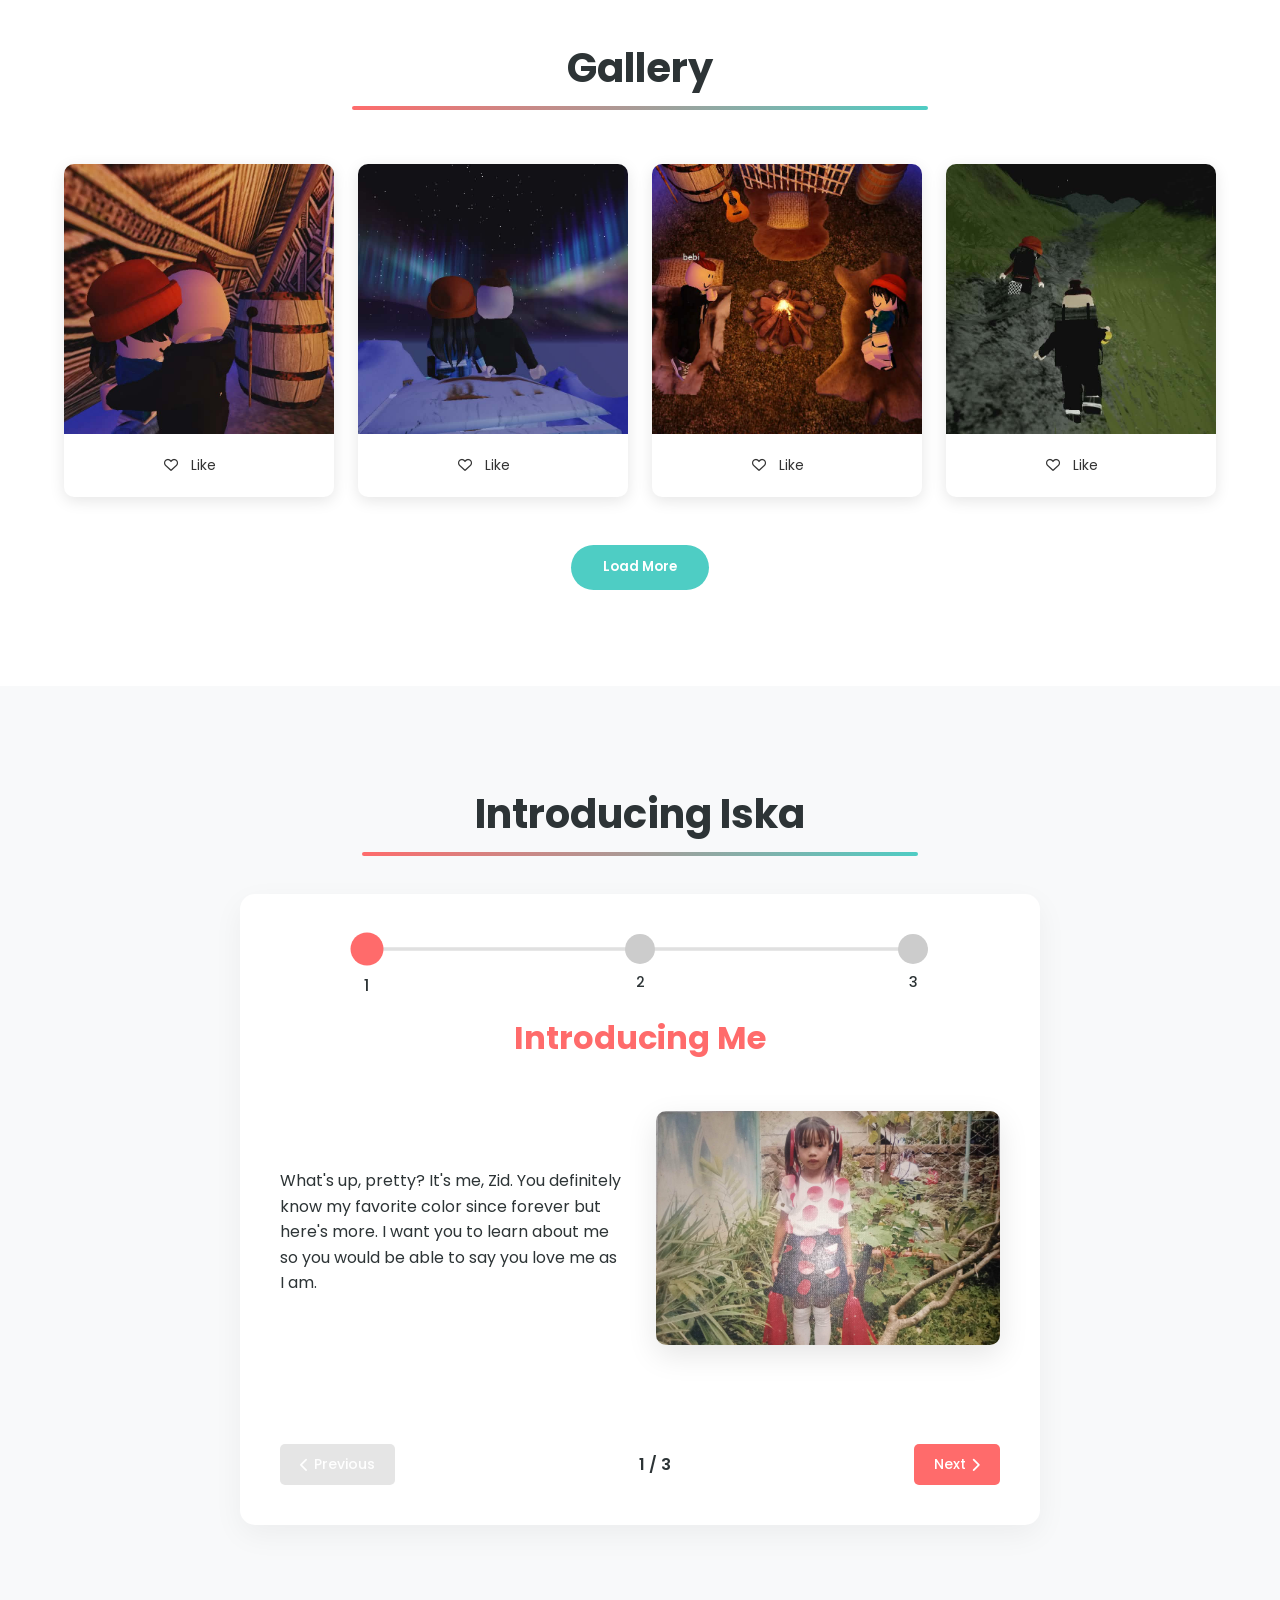
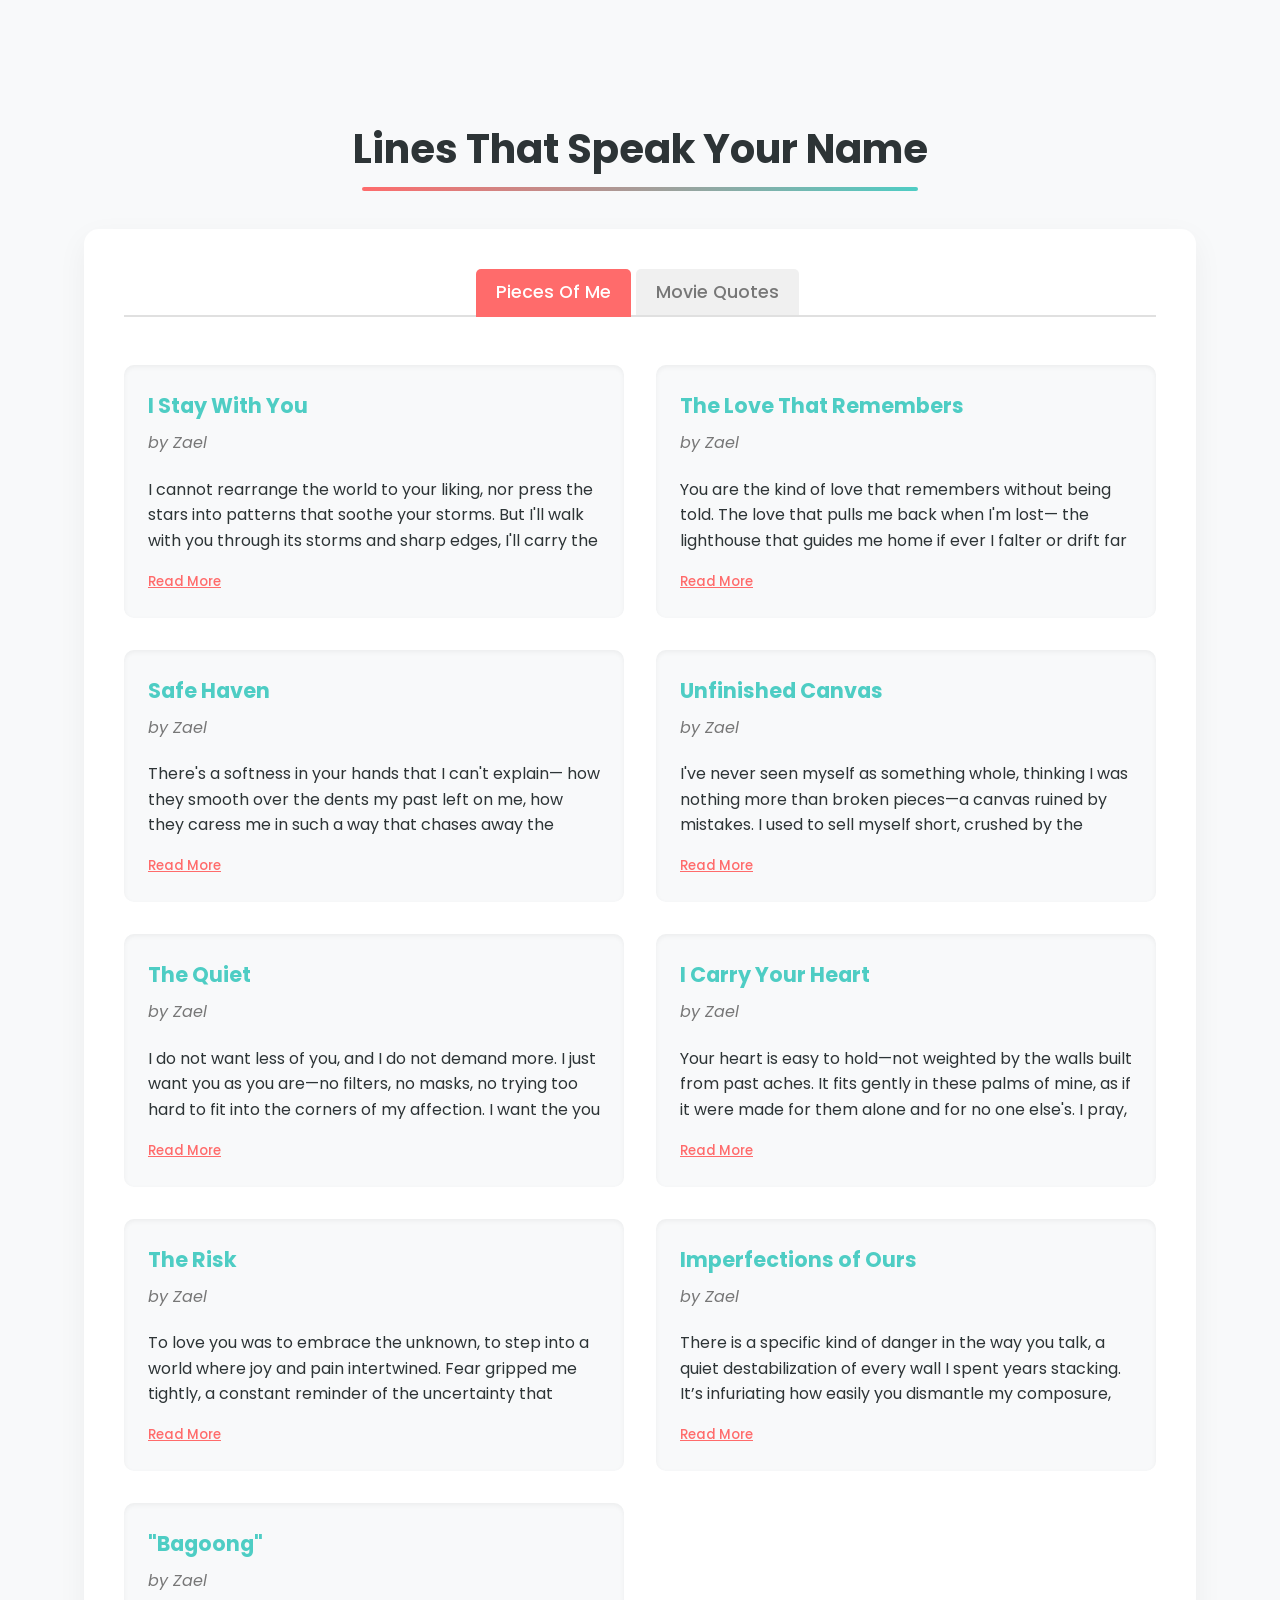
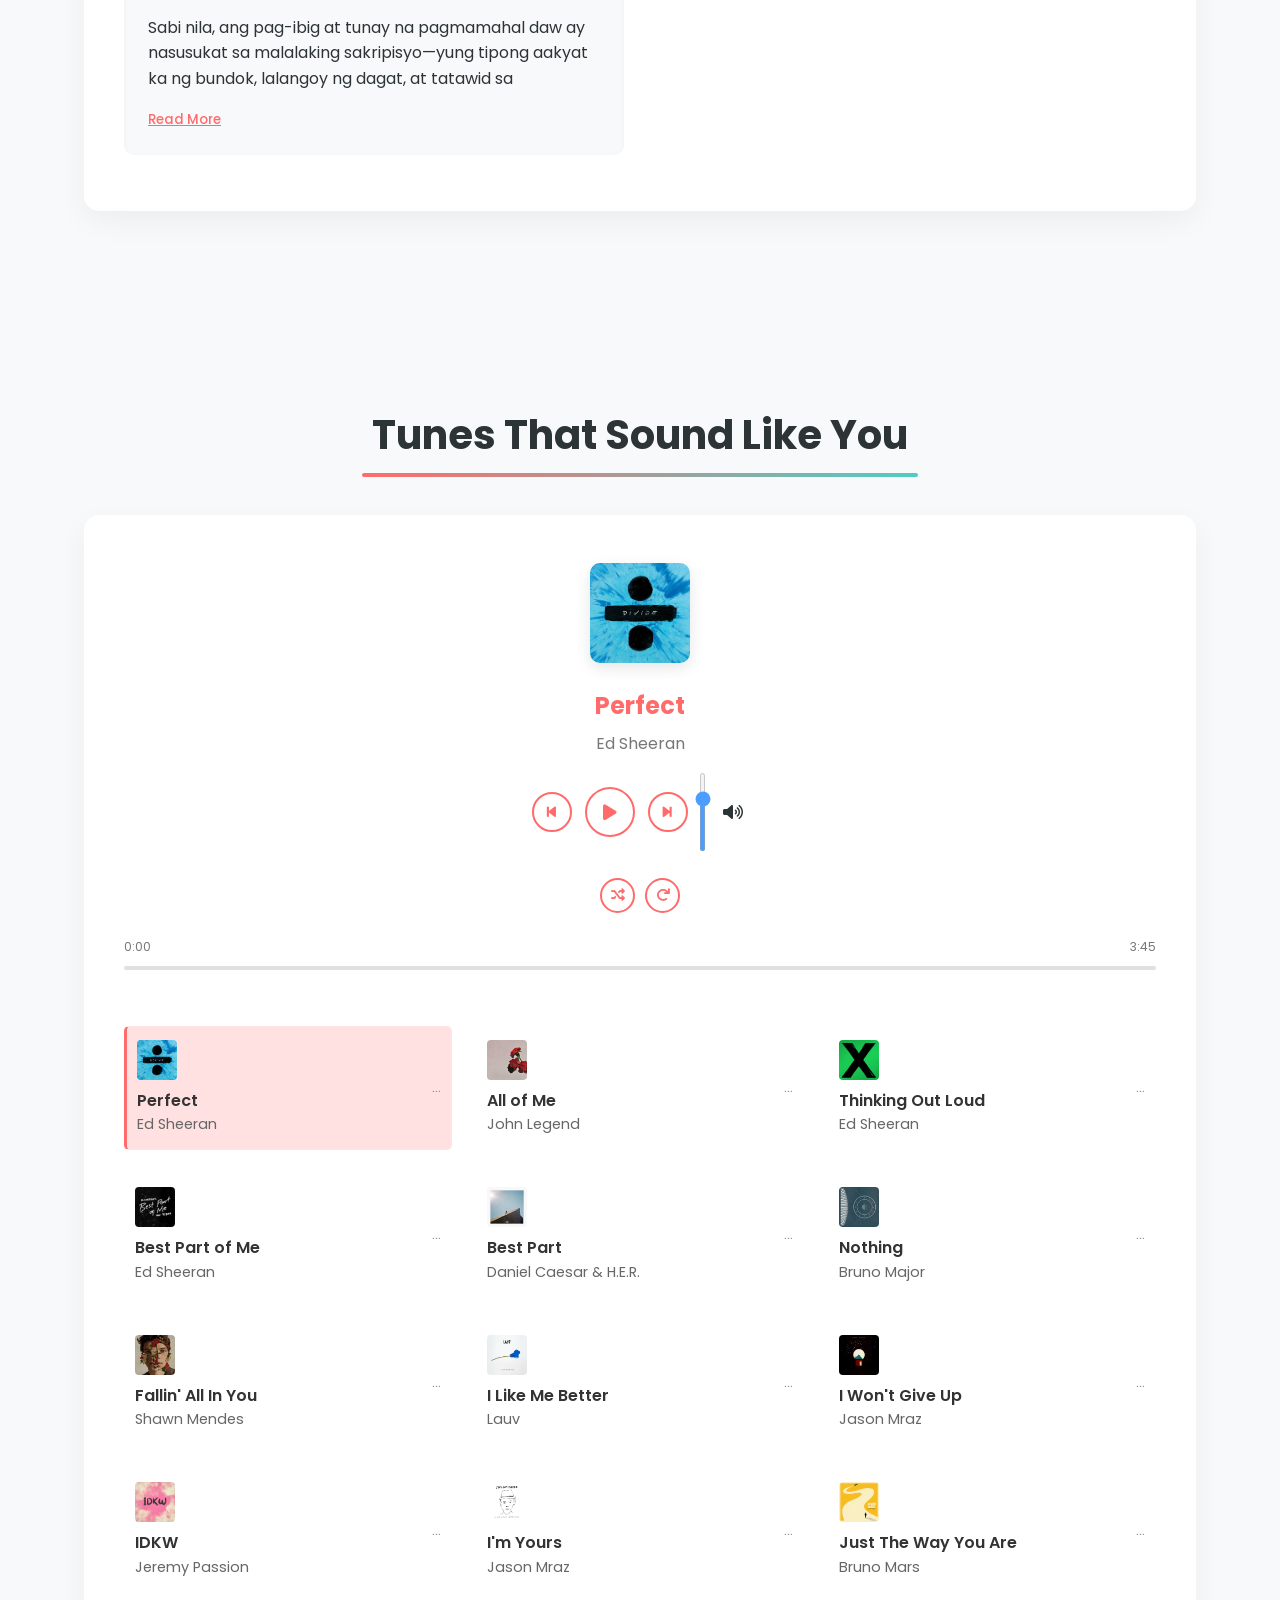
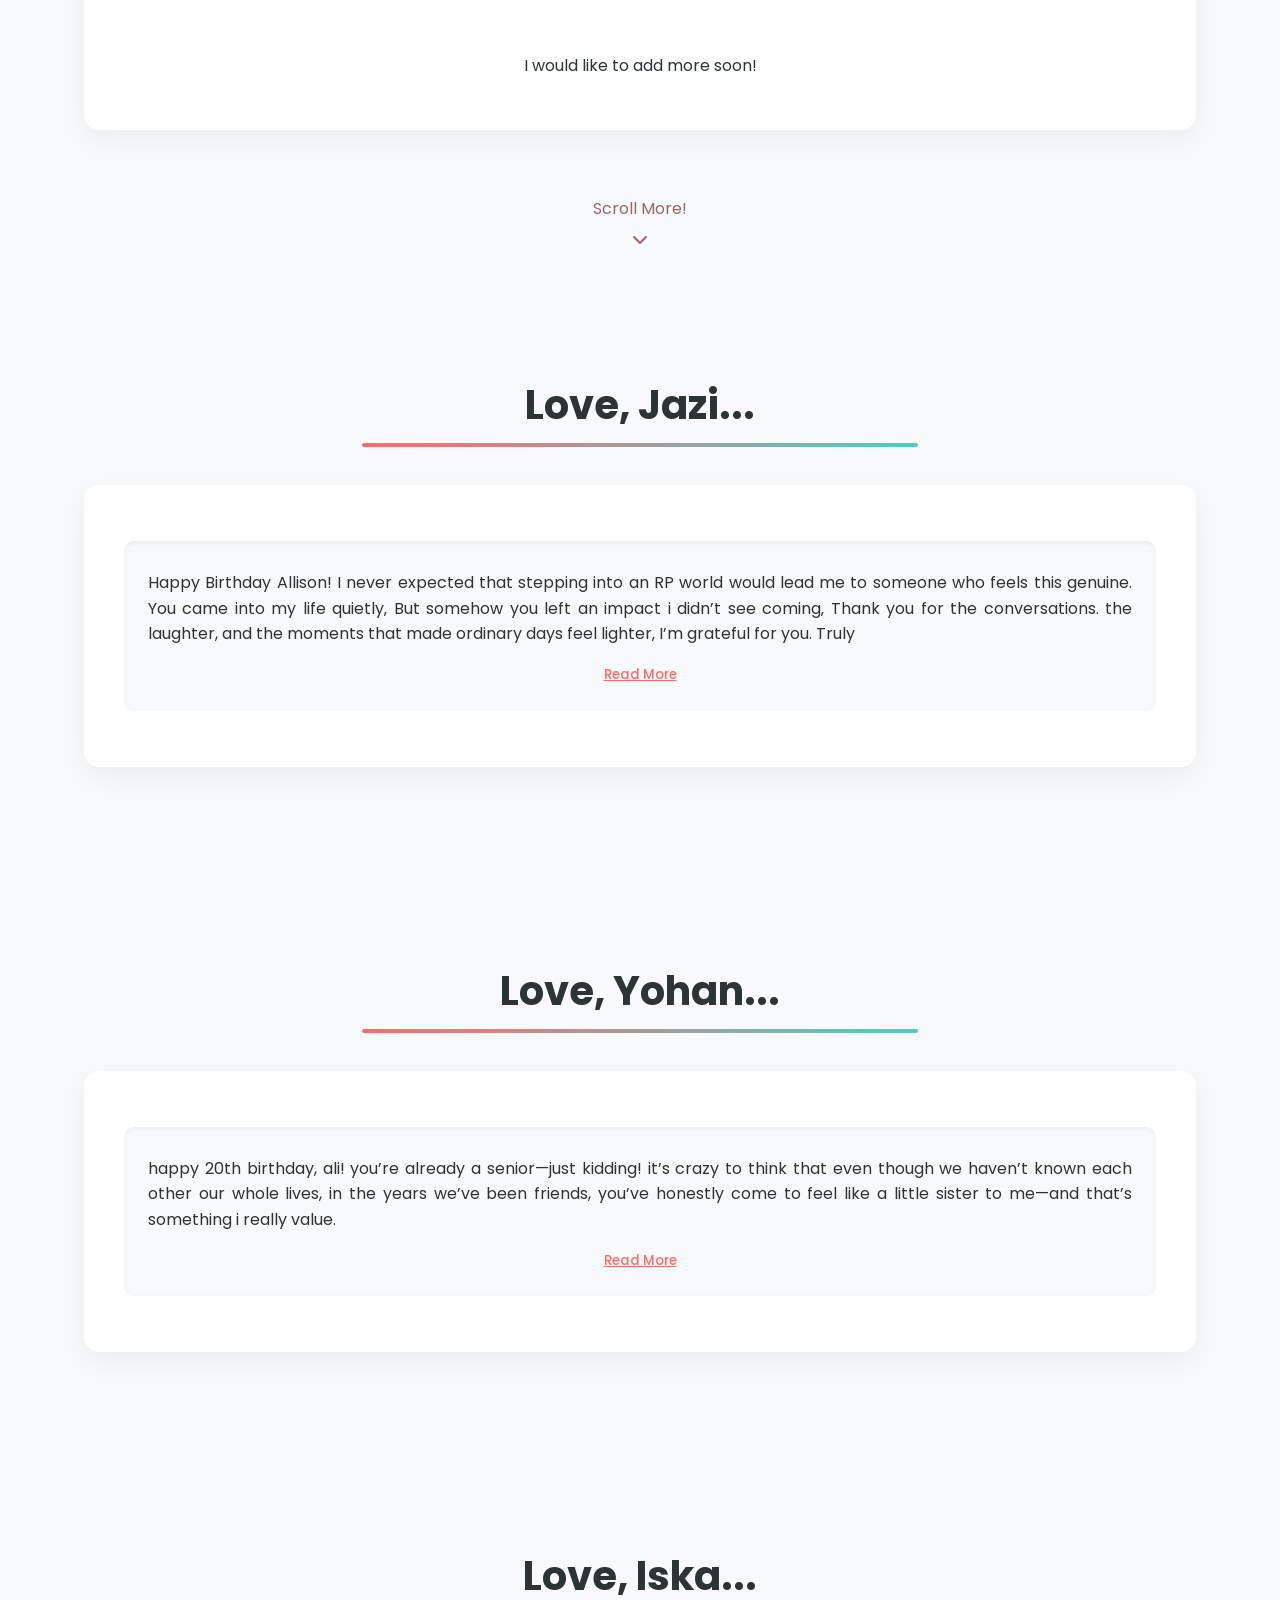
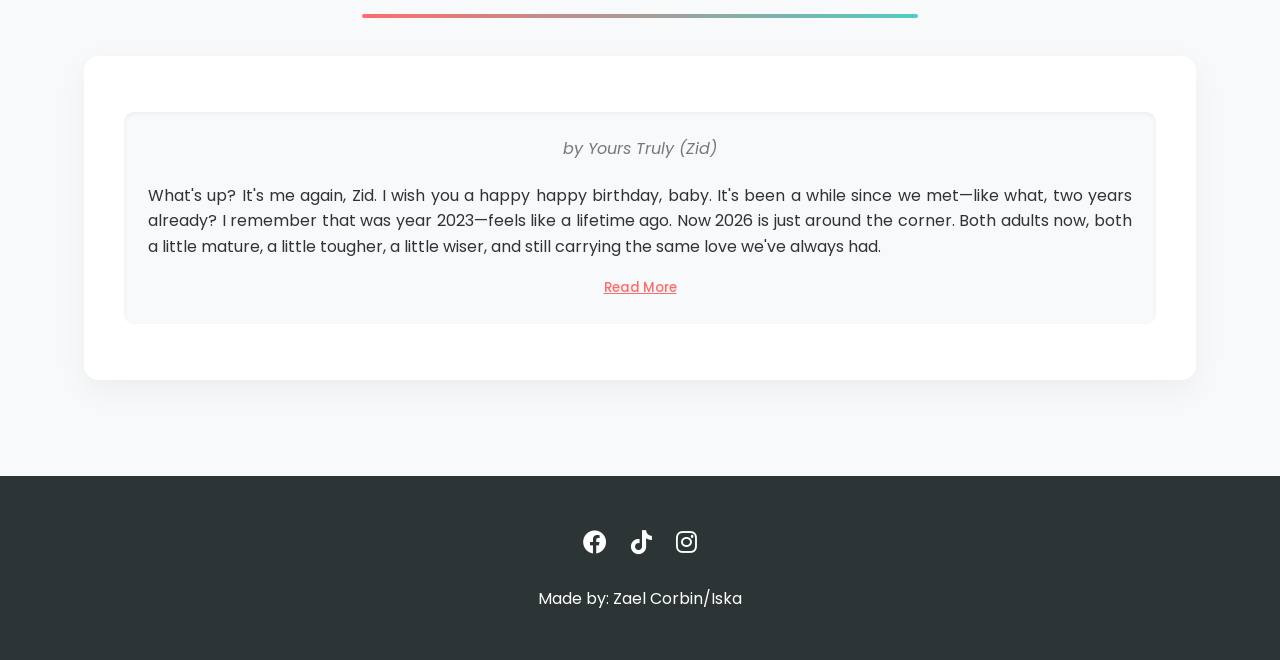
==== commit 7937a75e: "Add files via upload" ====
--- a/index.html
+++ b/index.html
@@ -10,7 +10,11 @@
 </head>
 <body>
     <nav class="navbar">
-        <div class="logo"><img src="./images/zr.jpg" alt="Logo" class="logo-img"></div>
+        <div class="logo">
+            <a href="./anniversary.html">
+                <img src="./images/zr.jpg" alt="Logo" class="logo-img">
+            </a> <p>&ensp;<-here?</p>
+        </div>
         <div class="nav-links">
             <a href="#home" class="active">Home</a>
             <a href="#gallery">Gallery</a>
@@ -43,7 +47,9 @@
             <div class="card">
                 <i class="fas fa-image"></i>
                 <h3>Beautiful Gallery</h3>
-                <p>Taken by us for us. + A few surprises just for you!</p>
+                <p>Taken by us for us. + A few surprises just for you!
+                    <br><br>You can click/tap the photos now.
+                </p>
             </div>
             <div class="card">
                 <i class="fas fa-heart"></i>
@@ -226,6 +232,38 @@
                                 <div class="poem-lines">
                                     <p>Your heart is easy to hold—not weighted by the walls built from past aches. It fits gently in these palms of mine, as if it were made for them alone and for no one else's. I pray, in the most selfish way, that only I get to hold it like this, that it's only me you'll ever trust with it.
 <br><br>I'll unlearn how to let go. So if ever your love trembles, let it find its way back to me. For I'll be here—arms wide open, heart steady—ready to face forever's cruelty with you, to embrace and choose you all over again.</p>
+                                </div>
+                                <button class="read-more">Read More</button>
+                            </div>
+
+                            <div class="poem">
+                                <h3>The Risk</h3>
+                                <p class="poem-author">by Zael</p>
+                                <div class="poem-lines">
+                                    <p>To love you was to embrace the unknown, to step into a world where joy and pain intertwined. Fear gripped me tightly, a constant reminder of the uncertainty that looms ahead. But the thought of a life without you was a chill that seeped into my bones, a frost that numbed my spirit.
+<br><br>So, if loving you is dangerous, I will let myself burn in its flame instead of freezing in its absence. I would rather face the possibility of burning than endure the suffocating emptiness that settles in the dearth of your presence.
+<br><br>And though I know love can bruise as much as it can heal, I choose the tenderness of what we have. I choose the quiet comfort your hands give, the way my heart learns to rest easier—like the security of a soft, warm blanket on a cold night.
+<br><br>And now I have found a place where the unknown no longer frightens me, because it is a place I get to share with you.</p>
+                                </div>
+                                <button class="read-more">Read More</button>
+                            </div>
+
+                            <div class="poem">
+                                <h3>Imperfections of Ours</h3>
+                                <p class="poem-author">by Zael</p>
+                                <div class="poem-lines">
+                                    <p>There is a specific kind of danger in the way you talk, a quiet destabilization of every wall I spent years stacking. It’s infuriating how easily you dismantle my composure, peeling back the layers of my practiced indifference until I am raw and unrecognizable to myself. You are the glitch in my logic, the crack within the glass of my perfect facade—you are a threat to everything I am.
+<br><br>And yet, I found myself sabotaging the peace just to feel the heat of your attention. I don’t want a polished, curated romance. I want the friction. I want to argue with you over stupid things and make up with you in even stupider ways. I want to storm out of the room because you bought the wrong brand of coffee, only to have you find me ten minutes later with a peace offering—a bowl of my favorite ice cream—and a look that says, "You aren't going anywhere." I want the messy, inconvenient, beautiful wreck of us. Let's fight about the rain, who washes the dishes, or where the keys were tossed, and let the petty, sharp disdain in warm laughter soon be lost.</p>
+                                </div>
+                                <button class="read-more">Read More</button>
+                            </div>
+
+                            <div class="poem">
+                                <h3>"Bagoong"</h3>
+                                <p class="poem-author">by Zael</p>
+                                <div class="poem-lines">
+                                    <p>Sabi nila, ang pag-ibig at tunay na pagmamahal daw ay nasusukat sa malalaking sakripisyo—yung tipong aakyat ka ng bundok, lalangoy ng dagat, at tatawid sa nakakatakot na tulay. Ako? Ewan. Wala akong ibibigay na rosas. Wala rin akong bibilhin na tsokolate para sa'yo. Kung mahal talaga kita, kaya kong gawin ang pinaka-matinding sakripisyo na kaya ng puso ko kahit masakit. Kagaya na lang kapag nasa huling piraso na tayo ng fries, o kaya naman kapag sinabi mong sa'yo na lang ang huling lagok ng kape ko. At ang higit sa lahat, kaya ko ring ibigay sa'yo pati na ang pinakamasarap na parte sa paborito kong ulam. Yung tipong nakatitig ako sa plato, tahimik na lumulunok ng laway, tapos sasabihin ko nang may konting panginginig sa boses: “Sige na… kunin mo na ang bagoong.”
+<br><br>At kung hindi mo pa rin maintindihan kung gaano kalalim ang sakripisyong ‘yan, ewan ko na lang. Kasi sa totoo lang, mas pipiliin ko pang tumawid sa Bermuda Triangle kaysa ipamigay ang bagoong sa paborito kong kare-kare.</p>
                                 </div>
                                 <button class="read-more">Read More</button>
                             </div>
@@ -397,41 +435,6 @@
     </section>
 
 
-    <section id="lines" class="content-section alt-bg">
-        <div class="container">
-            <h2>Love, Iska...</h2>
-            <div class="content-box love-lines-container">
-                <div class="tab-content">
-                    <div class="tab-pane active" id="poetry">
-                        <div style="display: flex; justify-content: center;" class="poem-container">
-                            <div style="text-align: center;" class="poem">
-                                <p class="poem-author">by Yours Truly (Zid)</p>
-                                <div class="poem-lines" style="text-align: justify;">
-                                    <p>What's up? It's me again, Zid.
-
-I wish you a happy happy birthday, baby. It's been a while since we met—like what, two years already? I remember that was year 2023—feels like a lifetime ago. Now 2026 is just around the corner. Both adults now, both a little mature, a little tougher, a little wiser, and still carrying the same love we've always had.
-
-<br><br>I just want you to know that I’m soooo so proud of how far you’ve come. Life hasn’t been easy, I know, but you’re still standing, still glowing in your own way. I hope today you feel how special you are—not just because it’s your birthday, but because you truly deserve all the love this world can give.
-
-<br><br>Time changed a lot of things, but it never changed what you mean to me. There are days when I catch myself thinking about you—scratch that, I think of you every damn day, it never misses a second. Funny how distance can stretch the years, yet one memory can bring everything back in an instant. I still remember us five, me, you, Jaz, Yohan, and Dani. It was light and happy, a friendship with no pressure at all, just laughs, a little bit of bullying, and some sharing a bit of us. 
-
-<br><br>You've always been there, quiet, but still letting me, us, know that you're there. Would things be different if we weren't reunited with Jaz's effort? Would us still be the "us" today? There is not a day I didn't thank Jaz for pulling us all back one by one, filling in the seats in our friendship we had left once. 
-
-<br><br>And I thank you for giving us a chance even though I was kind of an unintentional asshole back then. I was numb— too dense to notice you. But I'm glad we didn't stop—you didn't stop, THEY didn't stop. It would be a huge regret missing a chance on someone as amazing as you are. 
-
-<br><br>Thank you for every memories we shared and the ones we are yet to make. I love you with everything I have—with every fiber of my being. More than anything. More than anime. More than coffee. More than cars. More than Jennie Kim.
-
-<br><br>On your birthday, I just hope you’re genuinely happy. I hope life is being kinder to you, and that you’re chasing the dreams you used to talk about. You deserve a love that feels safe, a peace that feels earned, and a joy that stays. I will always be here, maybe sometimes quiet, but here, with you. Always.</p>
-                                </div>
-                                <button class="read-more">Read More</button>
-                            </div>
-                        </div>
-                    </div>
-                </div>
-            </div>
-        </div>
-    </section>
-
         <section id="lines" class="content-section alt-bg">
         <div class="container">
             <h2>Love, Jazi...</h2>
@@ -466,14 +469,39 @@
                                     <p>happy 20th birthday, ali! you’re already a senior—just kidding! it’s crazy to think that even though we haven’t known each other our whole lives, in the years we’ve been friends, you’ve honestly come to feel like a little sister to me—and that’s something i really value. 
 
 <br><br>i want to especially thank you for being there the last time i needed someone to talk to. thank you for listening to my rants, giving me space to let things out, and making me feel heard without judgment. it meant more to me than you probably realize. not everyone knows how to show up like that, and i’m genuinely grateful that you did. 
-
 <br><br>turning 20 is such an important stage—so much learning, unlearning, healing, and growing happens at this age. may this coming year bring you clarity, strength, and peace. i hope you keep choosing what’s good for you, protecting your heart, and trusting yourself more, even on days when things feel uncertain. 
-
 <br><br>i also wish nothing but the best for you and zid. may what you have continue to grow in a healthy way—full of understanding, respect, and support. whatever it is that you’re building together, i hope it bring you happiness and help you both grow into even better versions of yourselves. 
-
-<br><br>thank you for being part of my life—for the conversations, the laughs, and even the quiet moments. just know that i’m always rooting for you and wishing you well, no matter where life takes you. 
-
+<br><br>thank you for being part of my life—for the conversations, the laughs, and even the quiet moments. just know that i’m always rooting for you and wishing you well, no matter where life takes you.
 <br><br>enjoy your birthday, ali. eat your favorite food, laugh a lot, take photos, and celebrate yourself the way you deserve. here’s to 20—new lessons, new memories, and so many good things ahead. happy birthday, our dear ali!!</p>
+                                </div>
+                                <button class="read-more">Read More</button>
+                            </div>
+                        </div>
+                    </div>
+                </div>
+            </div>
+        </div>
+    </section>
+
+    
+    <section id="lines" class="content-section alt-bg">
+        <div class="container">
+            <h2>Love, Iska...</h2>
+            <div class="content-box love-lines-container">
+                <div class="tab-content">
+                    <div class="tab-pane active" id="poetry">
+                        <div style="display: flex; justify-content: center;" class="poem-container">
+                            <div style="text-align: center;" class="poem">
+                                <p class="poem-author">by Yours Truly (Zid)</p>
+                                <div class="poem-lines" style="text-align: justify;">
+                                    <p>What's up? It's me again, Zid.
+I wish you a happy happy birthday, baby. It's been a while since we met—like what, two years already? I remember that was year 2023—feels like a lifetime ago. Now 2026 is just around the corner. Both adults now, both a little mature, a little tougher, a little wiser, and still carrying the same love we've always had.
+<br><br>I just want you to know that I’m soooo so proud of how far you’ve come. Life hasn’t been easy, I know, but you’re still standing, still glowing in your own way. I hope today you feel how special you are—not just because it’s your birthday, but because you truly deserve all the love this world can give.
+<br><br>Time changed a lot of things, but it never changed what you mean to me. There are days when I catch myself thinking about you—scratch that, I think of you every damn day, it never misses a second. Funny how distance can stretch the years, yet one memory can bring everything back in an instant. I still remember us five, me, you, Jaz, Yohan, and Dani. It was light and happy, a friendship with no pressure at all, just laughs, a little bit of bullying, and some sharing a bit of us. 
+<br><br>You've always been there, quiet, but still letting me, us, know that you're there. Would things be different if we weren't reunited with Jaz's effort? Would us still be the "us" today? There is not a day I didn't thank Jaz for pulling us all back one by one, filling in the seats in our friendship we had left once. 
+<br><br>And I thank you for giving us a chance even though I was kind of an unintentional asshole back then. I was numb— too dense to notice you. But I'm glad we didn't stop—you didn't stop, THEY didn't stop. It would be a huge regret missing a chance on someone as amazing as you are. 
+<br><br>Thank you for every memories we shared and the ones we are yet to make. I love you with everything I have—with every fiber of my being. More than anything. More than anime. More than coffee. More than cars. More than Jennie Kim.
+<br><br>On your birthday, I just hope you’re genuinely happy. I hope life is being kinder to you, and that you’re chasing the dreams you used to talk about. You deserve a love that feels safe, a peace that feels earned, and a joy that stays. I will always be here, maybe sometimes quiet, but here, with you. Always.</p>
                                 </div>
                                 <button class="read-more">Read More</button>
                             </div>
@@ -499,6 +527,12 @@
         <i class="fas fa-arrow-up"></i>
     </button>
 
+    <!-- Photo Modal -->
+    <div id="photoModal" class="modal">
+        <span class="modal-close">&times;</span>
+        <img class="modal-content" id="modalImage">
+    </div>
+
     <script src="./app.js"></script>
 </body>
 </html>
--- a/styles.css
+++ b/styles.css
@@ -506,12 +506,70 @@
     box-shadow: 0 2px 8px rgba(0, 0, 0, 0.2);
 }
 
+.gallery-like.liked {
+    background: #ff1493;
+    color: white;
+}
+
+.gallery-like.liked:hover {
+    background: #ff69b4;
+}
+
 .gallery-like i {
     margin-right: 0.5rem;
 }
 
 .gallery-like .fas {
     color: white;
+}
+
+/* Modal styles for photo viewing */
+.modal {
+    display: none;
+    position: fixed;
+    z-index: 1000;
+    left: 0;
+    top: 0;
+    width: 100%;
+    height: 100%;
+    background-color: rgba(0, 0, 0, 0.9);
+    cursor: pointer;
+}
+
+.modal-content {
+    margin: auto;
+    display: block;
+    width: 80%;
+    max-width: 700px;
+    max-height: 90%;
+    object-fit: contain;
+    position: absolute;
+    top: 50%;
+    left: 50%;
+    transform: translate(-50%, -50%);
+}
+
+.modal-close {
+    position: absolute;
+    top: 20px;
+    right: 35px;
+    color: #f1f1f1;
+    font-size: 40px;
+    font-weight: bold;
+    cursor: pointer;
+    z-index: 1001;
+}
+
+.modal-close:hover {
+    color: #bbb;
+}
+
+
+
+@keyframes randomFloat {
+    0%, 100% { transform: translateY(0px) rotate(0deg); }
+    25% { transform: translateY(-10px) rotate(1deg); }
+    75% { transform: translateY(5px) rotate(-1deg); }
 }
 
 /* Make sure the like button is visible on mobile */
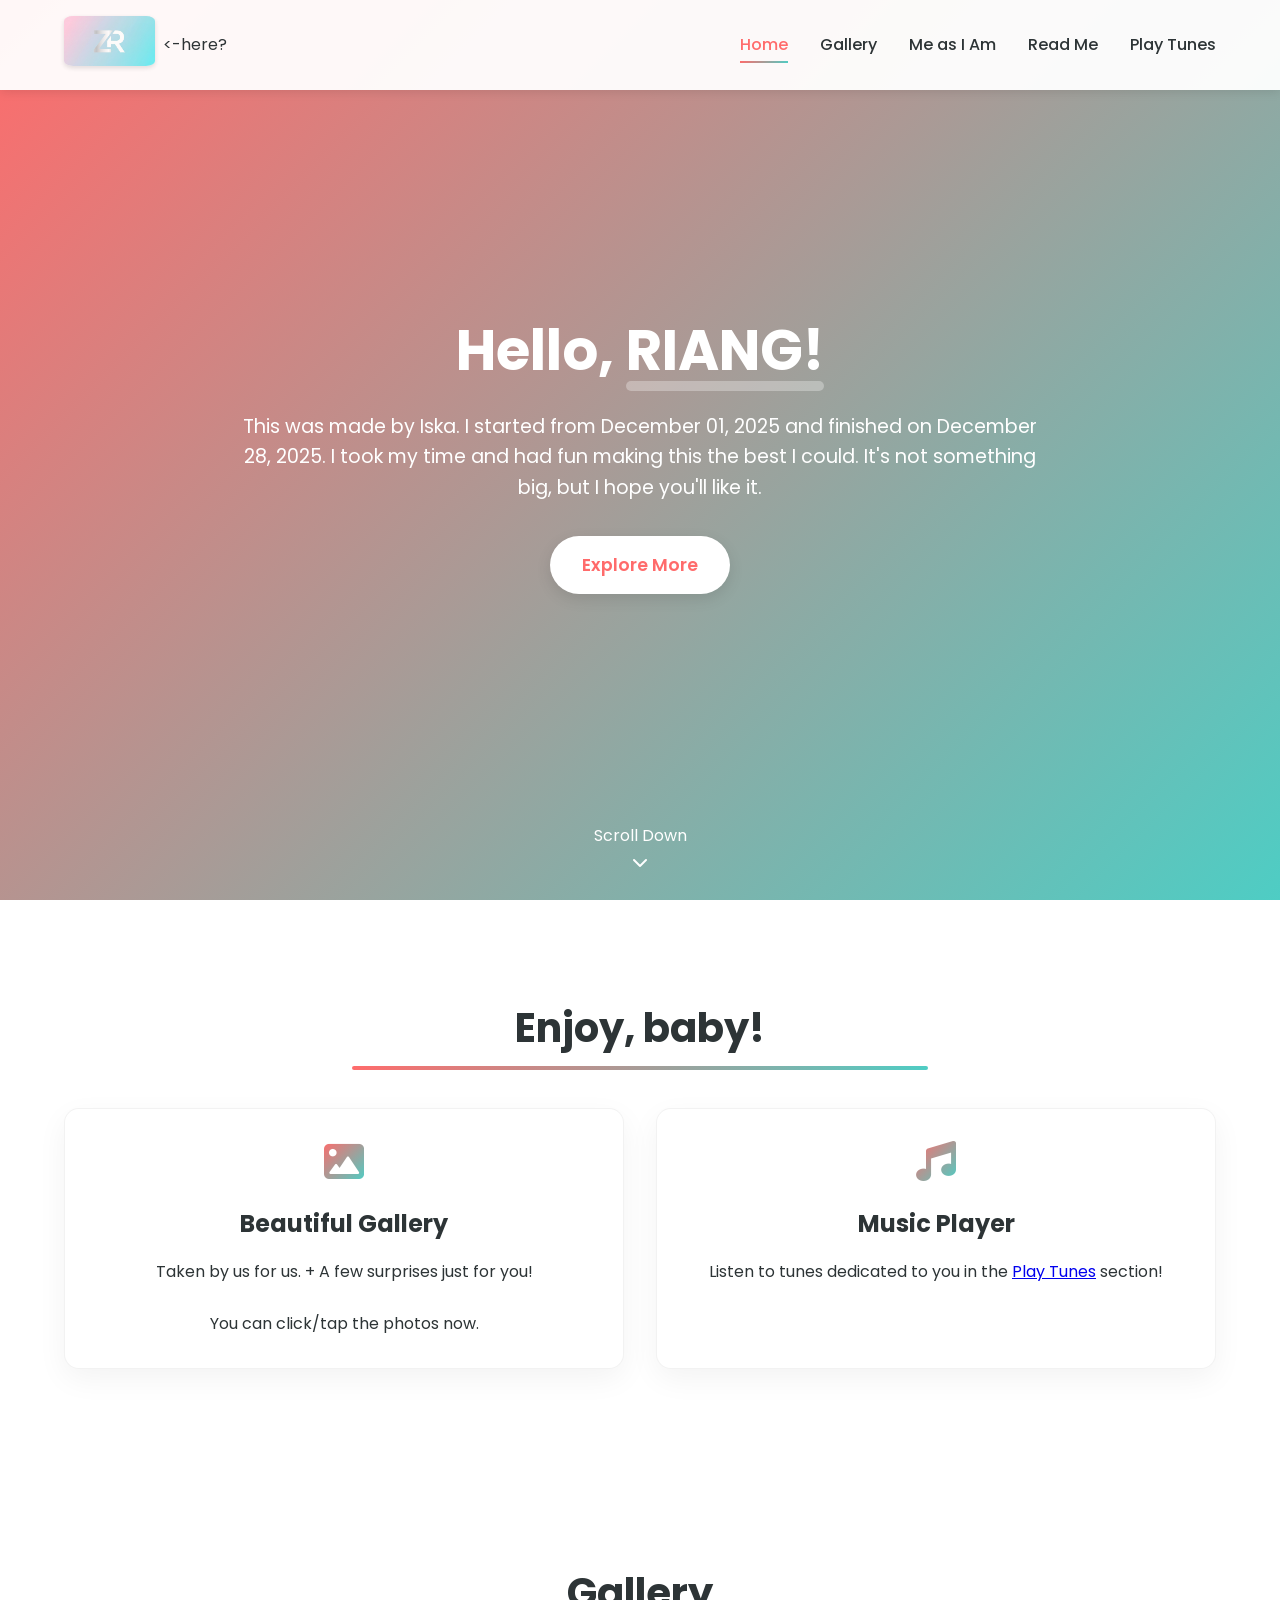
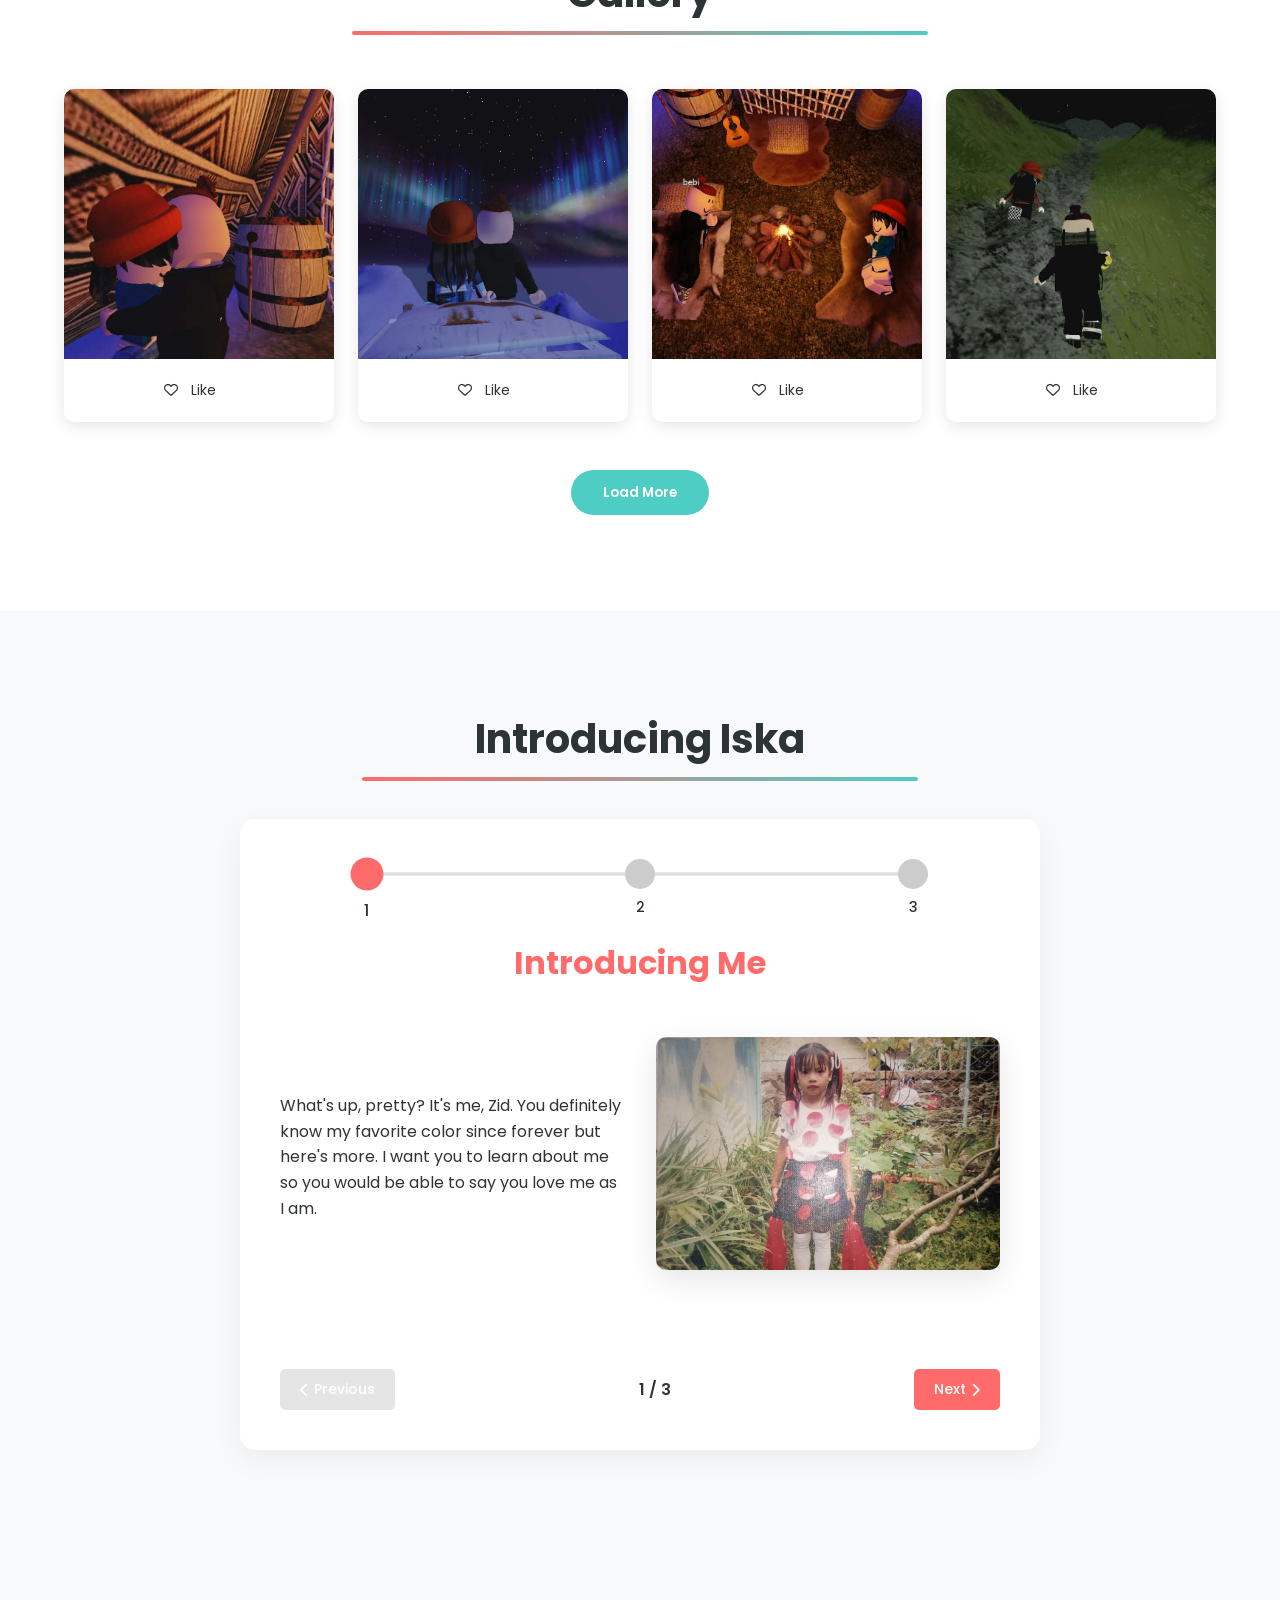
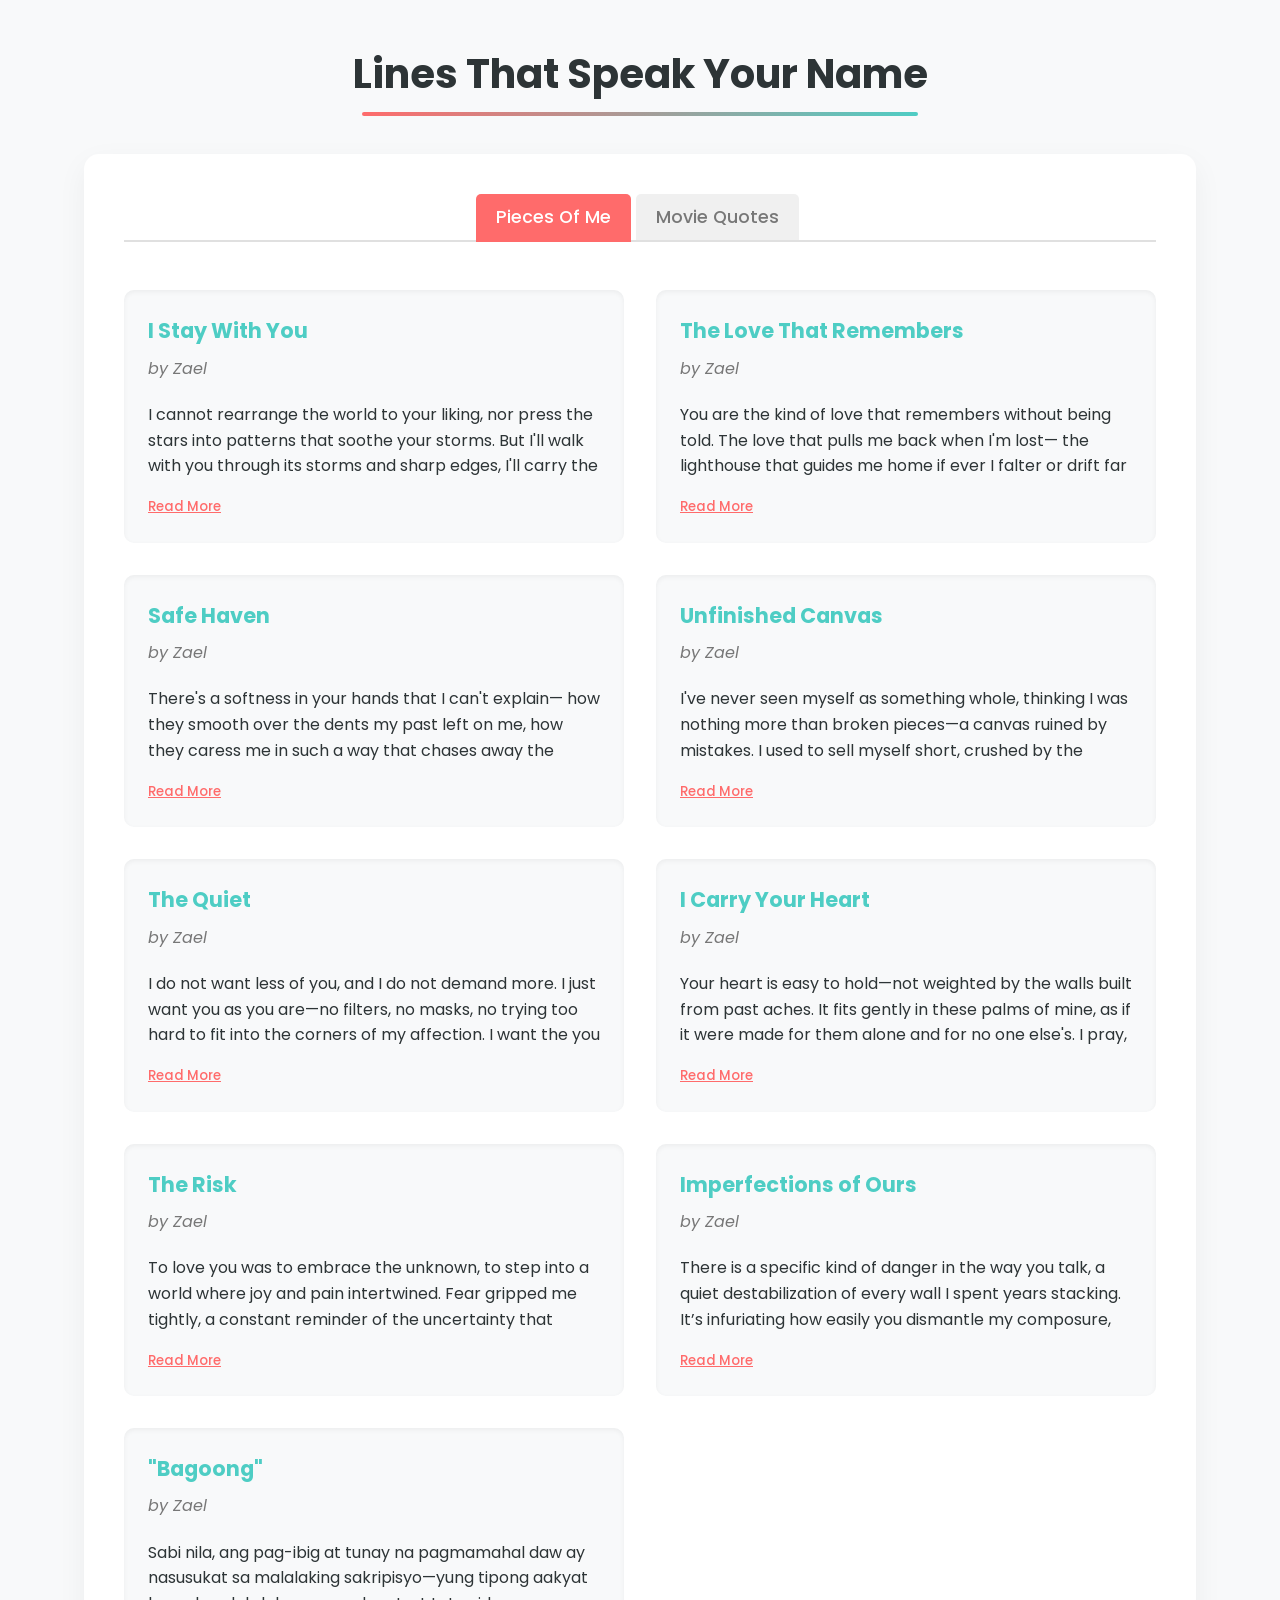
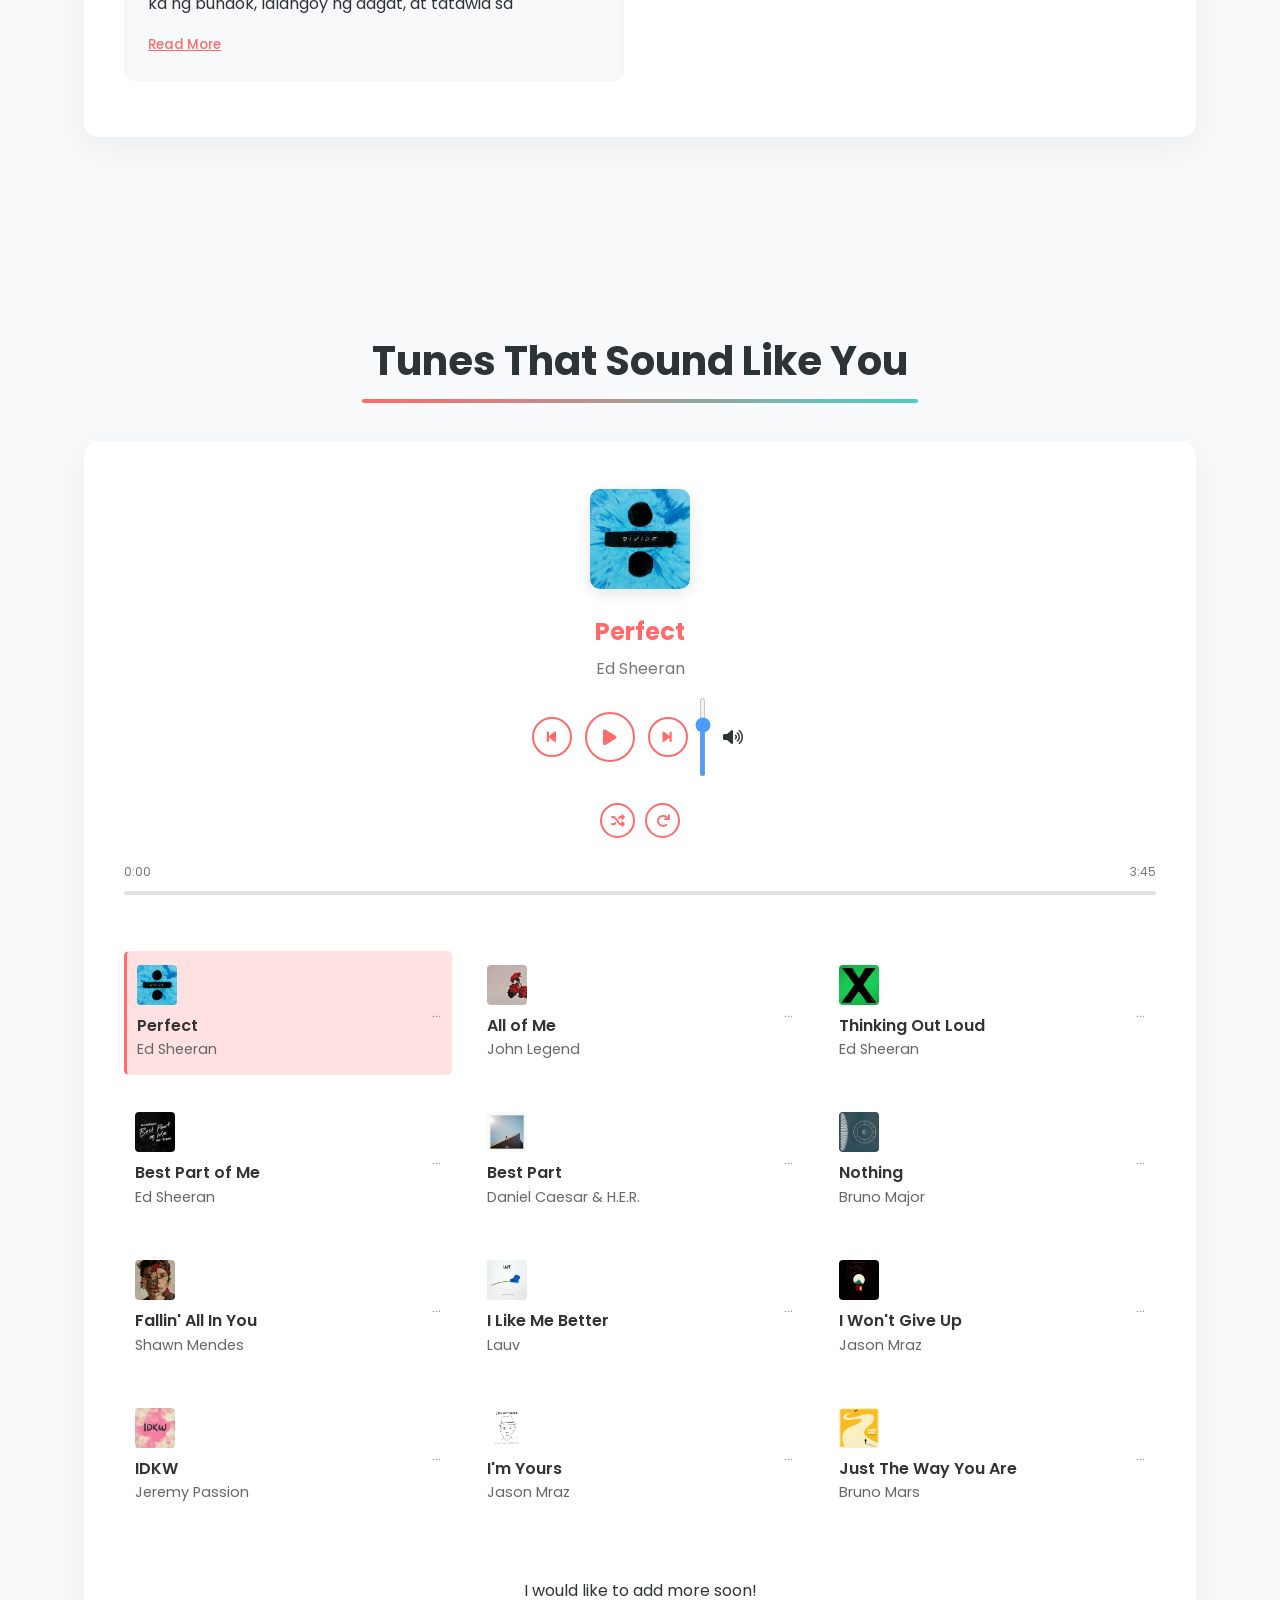
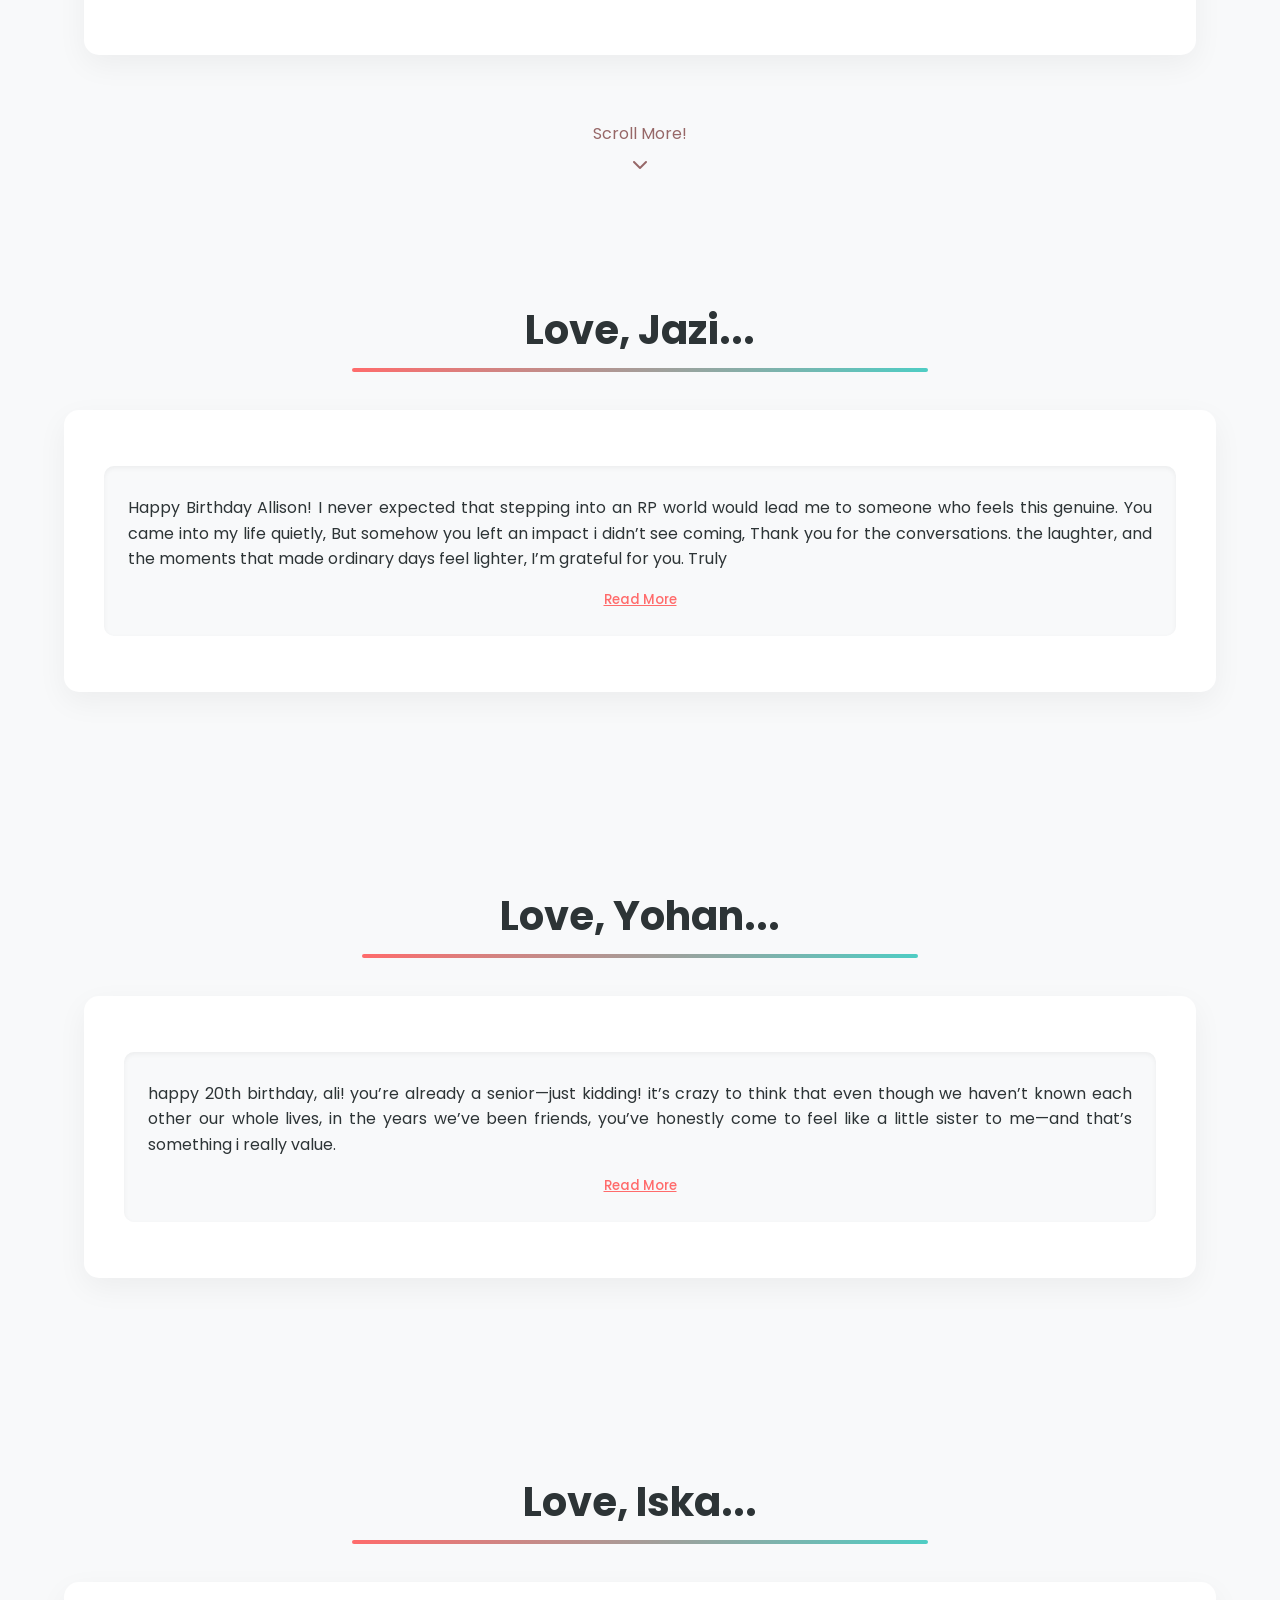
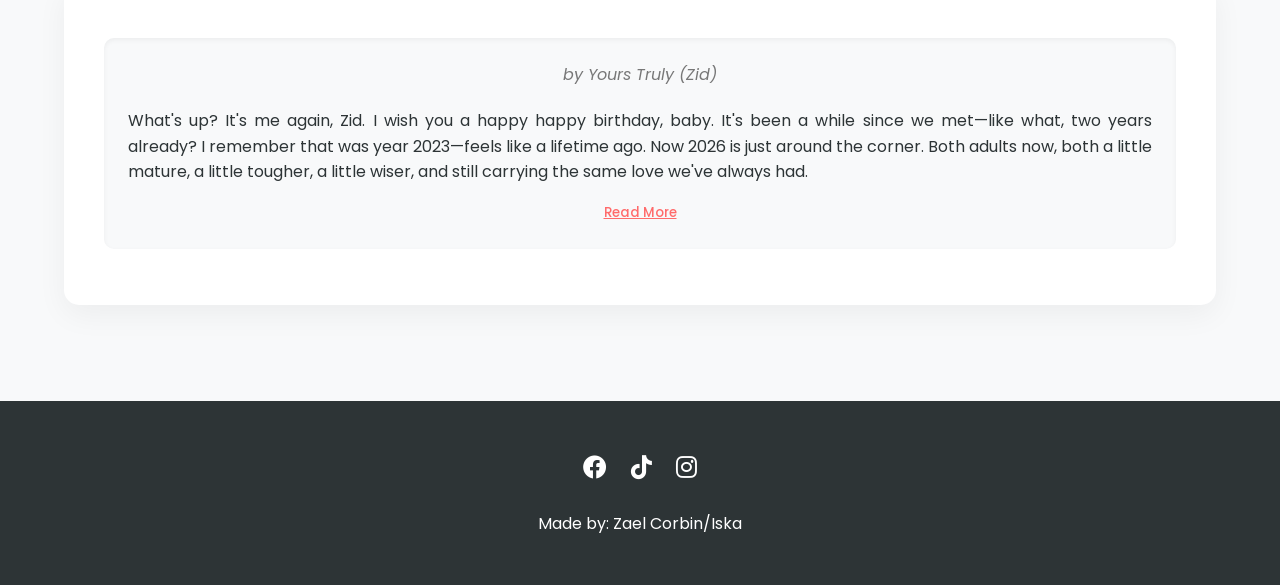
==== commit 99491d6b: "Add files via upload" ====
--- a/index.html
+++ b/index.html
@@ -51,15 +51,7 @@
                     <br><br>You can click/tap the photos now.
                 </p>
             </div>
-            <div class="card">
-                <i class="fas fa-heart"></i>
-                <h3>Love Meter</h3>
-                <p>Check our love compatibility?</p>
-                <div class="love-meter">
-                    <div class="love-fill"></div>
-                </div>
-                <button class="love-btn">Measure Love</button>
-            </div>
+
             <div class="card">
                 <i class="fas fa-music"></i>
                 <h3>Music Player</h3>
@@ -435,10 +427,10 @@
     </section>
 
 
-        <section id="lines" class="content-section alt-bg">
-        <div class="container">
+        <section id="letters" class="content-section alt-bg">
+        <div class="letter-container">
             <h2>Love, Jazi...</h2>
-            <div class="content-box love-lines-container">
+            <div class="content-box love-letter-container">
                 <div class="tab-content">
                     <div class="tab-pane active" id="poetry">
                         <div style="display: flex; justify-content: center;" class="poem-container">
@@ -457,10 +449,10 @@
         </div>
     </section>
 
-        <section id="lines" class="content-section alt-bg">
+        <section id="letters" class="content-section alt-bg">
         <div class="container">
             <h2>Love, Yohan...</h2>
-            <div class="content-box love-lines-container">
+            <div class="content-box love-letter-container">
                 <div class="tab-content">
                     <div class="tab-pane active" id="poetry">
                         <div style="display: flex; justify-content: center;" class="poem-container">
@@ -484,10 +476,10 @@
     </section>
 
     
-    <section id="lines" class="content-section alt-bg">
-        <div class="container">
+    <section id="letters" class="content-section alt-bg">
+        <div class="letter-container">
             <h2>Love, Iska...</h2>
-            <div class="content-box love-lines-container">
+            <div class="content-box love-letter-container">
                 <div class="tab-content">
                     <div class="tab-pane active" id="poetry">
                         <div style="display: flex; justify-content: center;" class="poem-container">
--- a/styles.css
+++ b/styles.css
@@ -302,27 +302,7 @@
     margin: 1.5rem 0 0.5rem;
     overflow: hidden;
     position: relative;
-}
-
-.love-meter-text {
-    text-align: center;
-    font-size: 1.2rem;
-    font-weight: 600;
-    color: var(--primary-color);
-    margin-bottom: 0.5rem;
-    height: 1.5rem;
-}
-
-.love-fill {
-    height: 100%;
-    width: 0;
-    background: linear-gradient(90deg, #ff6b6b, #ff8e8e);
-    transition: width 1s ease-in-out;
-}
-
-.love-fill.animate {
-    animation: pulse 1s ease-in-out;
-}
+}   
 
 @keyframes pulse {
     0% { transform: scaleX(1); }
